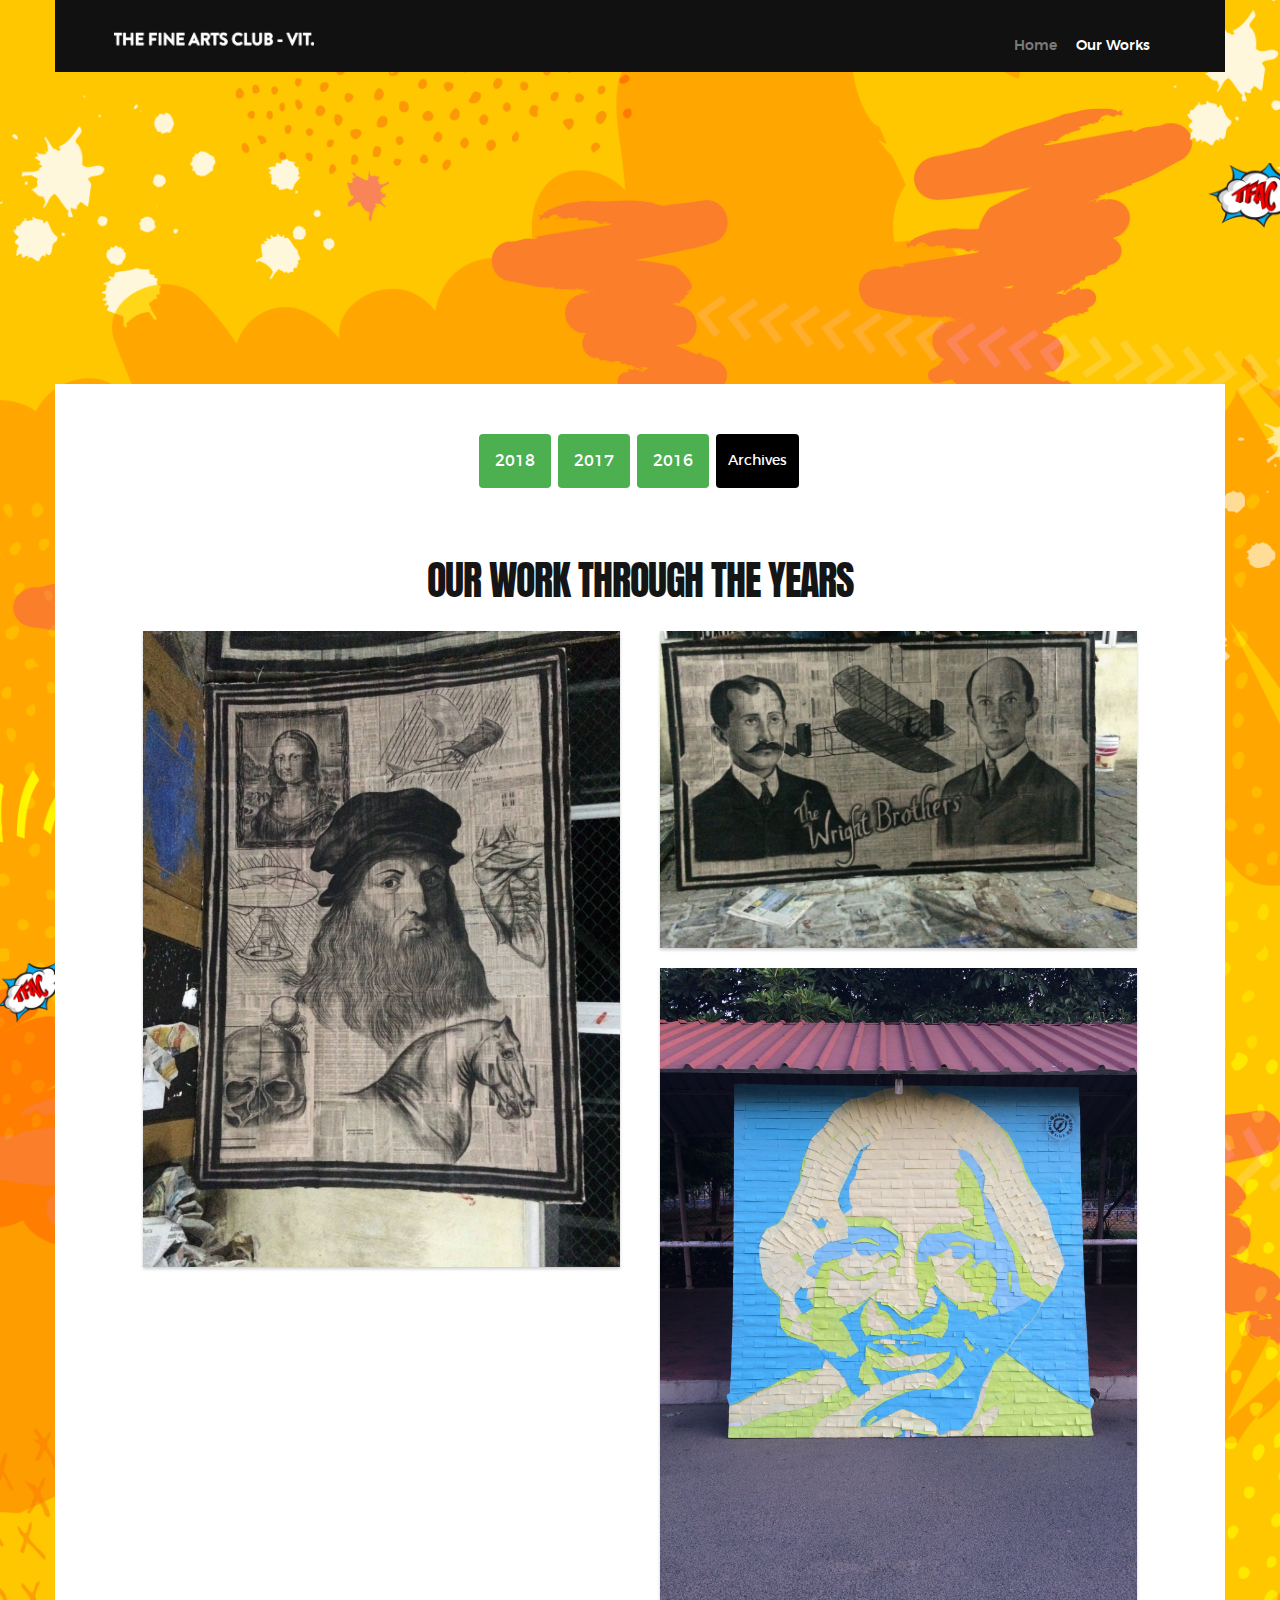
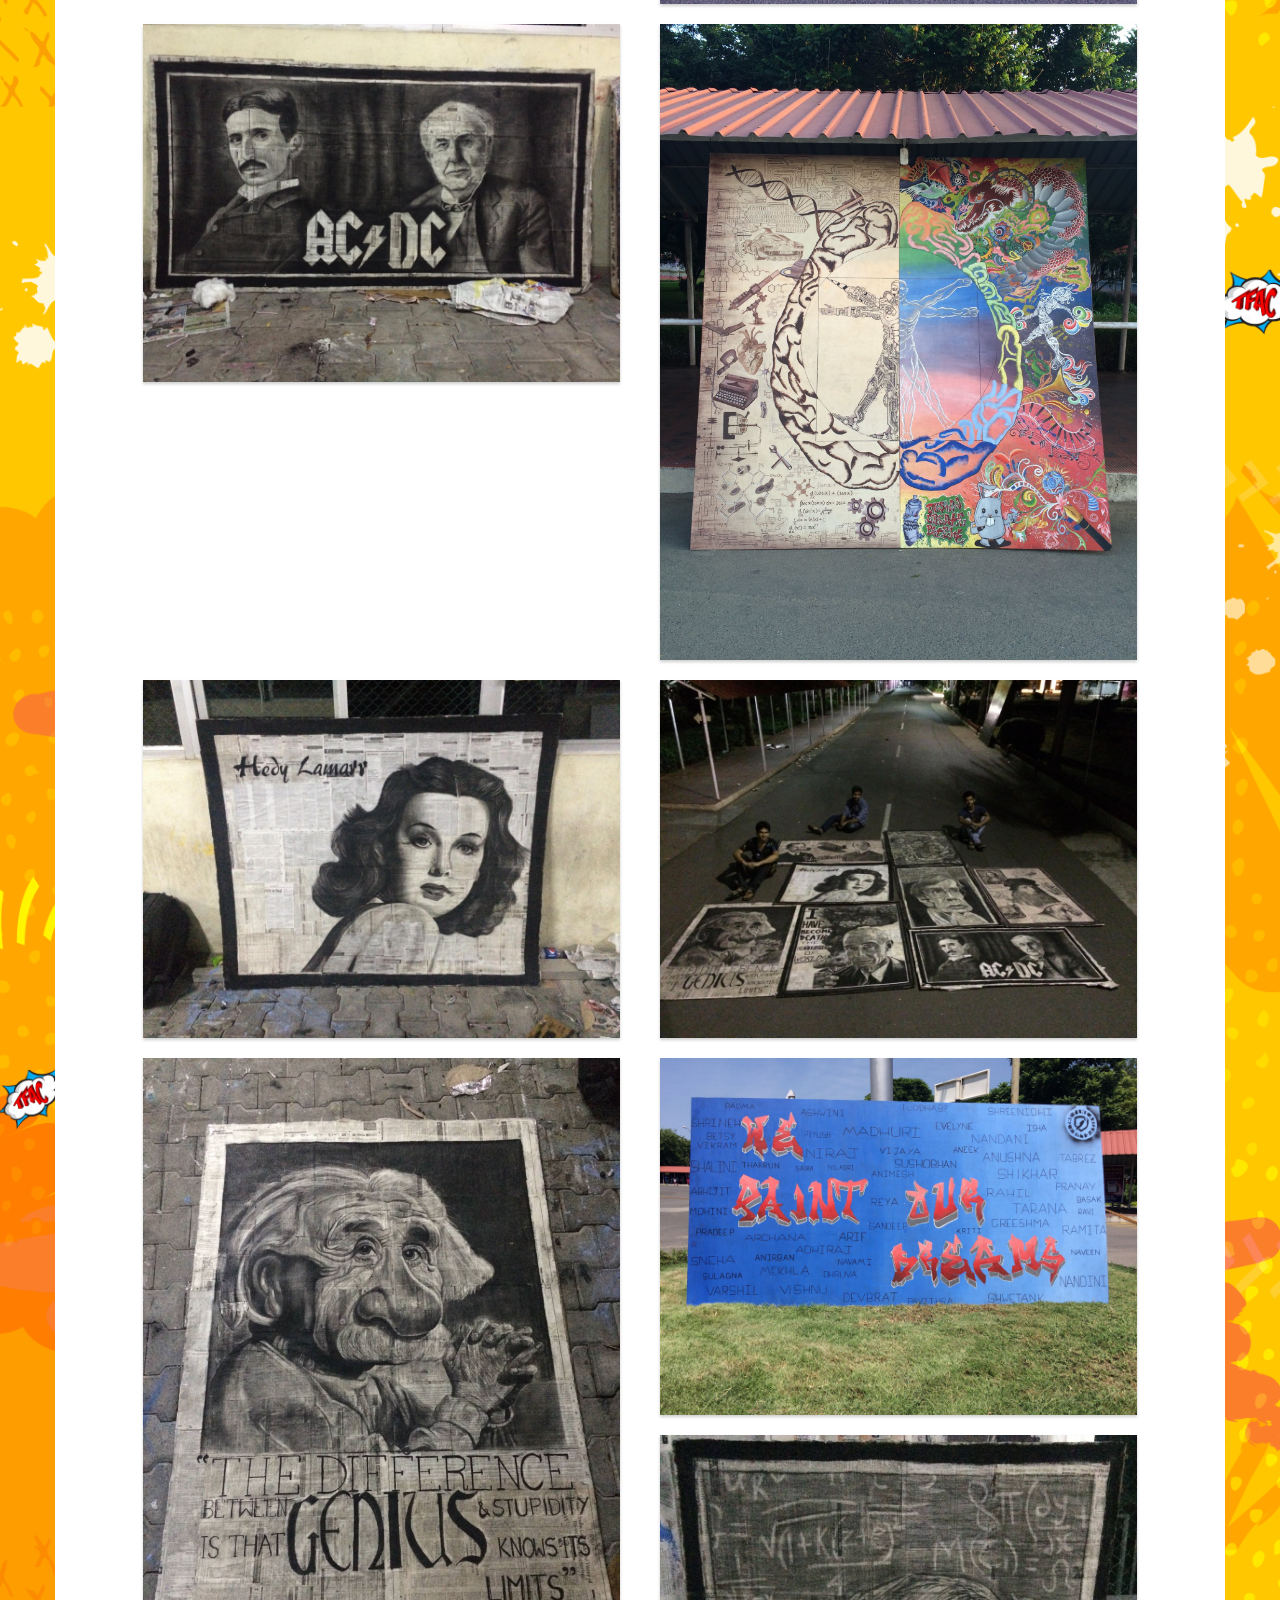
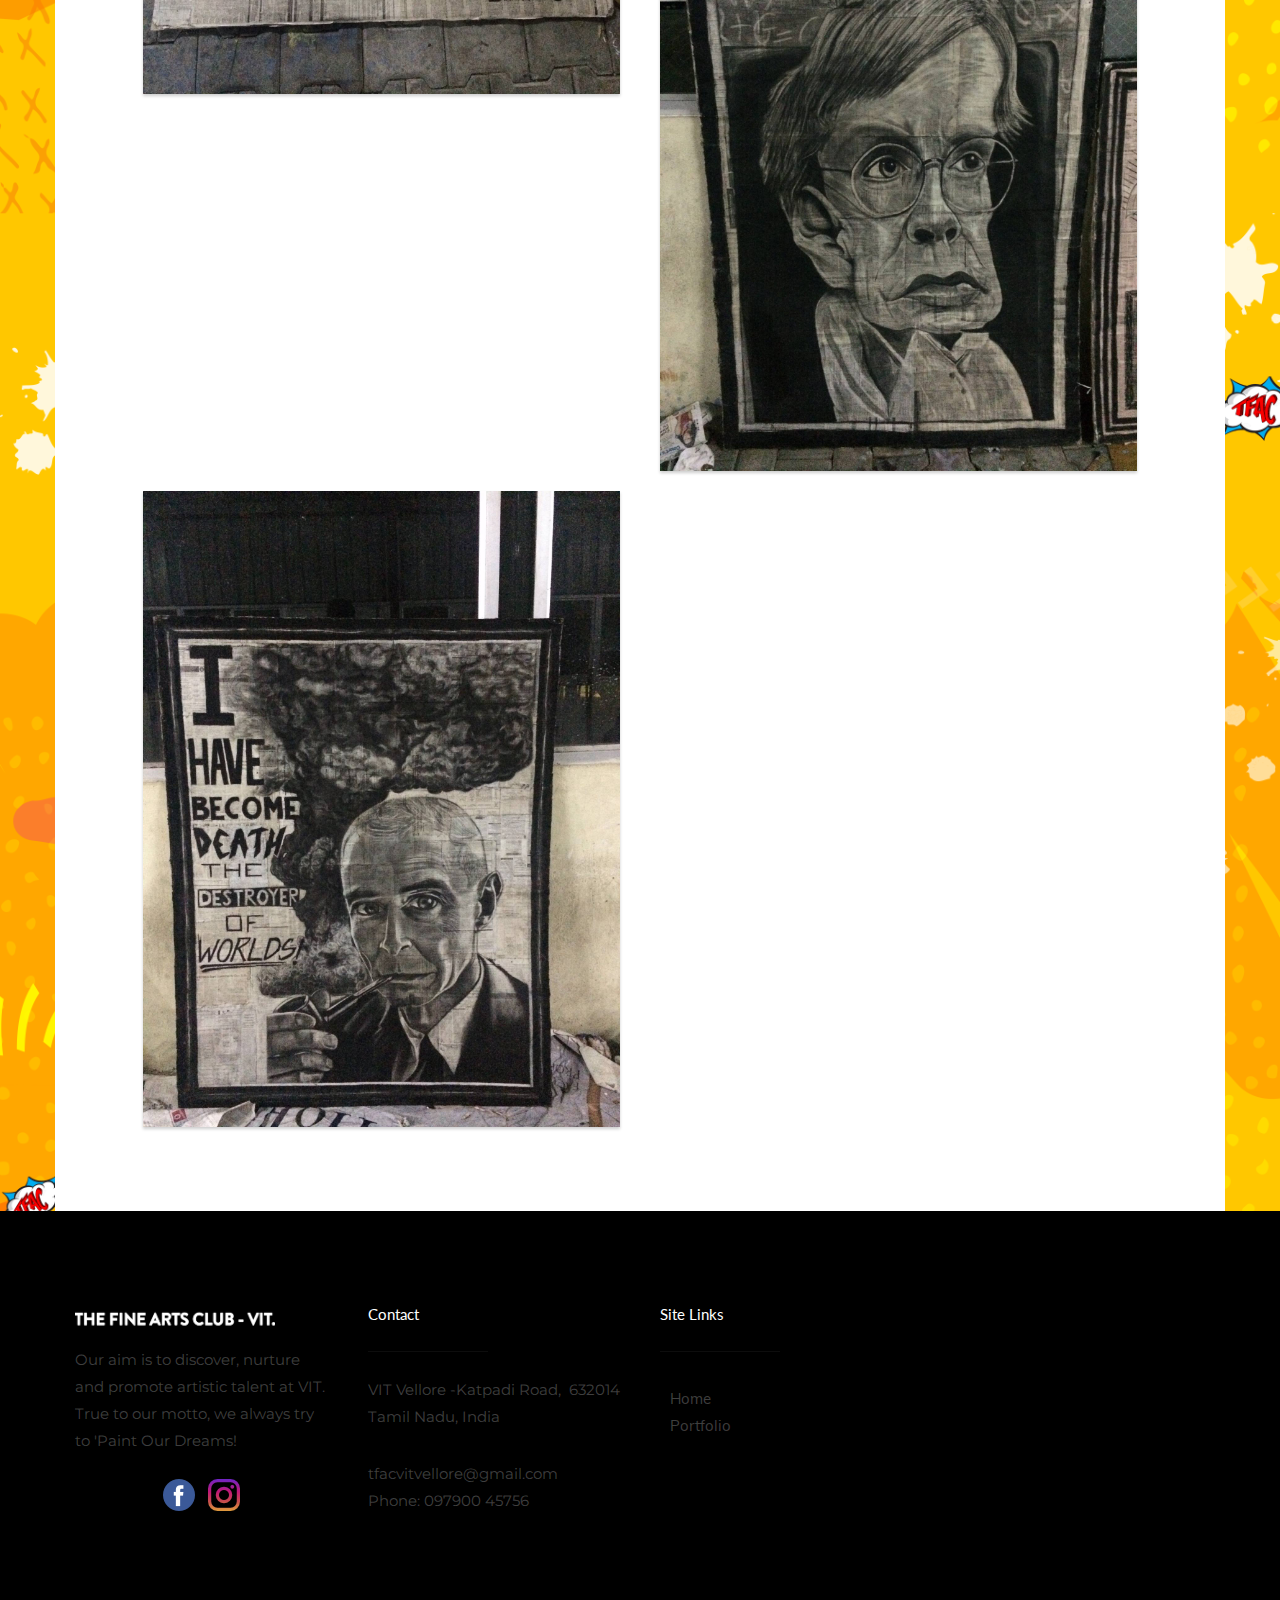
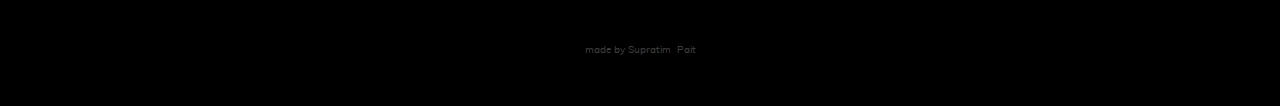
==== archives.html @ 8940d86f "first demo" ====
<!DOCTYPE html>
<!--[if lt IE 9 ]>
<html class="no-js oldie" lang="en"> <![endif]-->
<!--[if IE 9 ]>
<html class="no-js oldie ie9" lang="en"> <![endif]-->
<!--[if (gte IE 9)|!(IE)]><!-->
<html class="no-js" lang="en">
<!--<![endif]-->

<head>

    <!--- basic page needs
   ================================================== -->
    <meta charset="utf-8">
    <title>TFAC</title>
    <meta name="description" content="">
    <meta name="author" content="">

    <!-- mobile specific metas
   ================================================== -->
    <meta name="viewport" content="width=device-width, initial-scale=1">

    <!-- CSS
   ================================================== -->
    <link rel="stylesheet" href="works/gallery-grid.css">
    <link rel="stylesheet" href="works/bootstrap.min.css" >
    <link rel="stylesheet" href="works/baguetteBox.min.css" >
    <link rel="stylesheet" href="css/base.css">
    <link rel="stylesheet" href="css/vendor.css">
    <link rel="stylesheet" href="css/main.css">
    <link rel="stylesheet" href="css/sunny.css">
	   <link href="https://fonts.googleapis.com/css?family=Caveat+Brush|Lato|Karla:700|Montserrat|Anton" rel="stylesheet">
	
    <!-- script
   ================================================== -->
    <script src="js/modernizr.js"></script>
    <script src="js/pace.min.js"></script>

    <!-- favicons
	================================================== -->
    <link rel="shortcut icon" href="favicon.ico" type="image/x-icon">
    <link rel="icon" href="favicon.ico" type="image/x-icon">

    <!--The following script tag downloads a font from the Adobe Edge Web Fonts server for use within the web page. We recommend that you do not modify it.-->
    <script src="http://use.edgefonts.net/bebas-neue:n4:default.js" type="text/javascript"></script>
</head>

<body id="top" class="gallerybody">
<!-- header
================================================== -->
<header id="header" class="row">

<a class="header-logo footer-logo" href="./index.html"></a>

    <nav id="header-nav-wrap">
        <ul class="header-main-nav">
            <li ><a href="./index.html" title="home">Home</a></li>
            <li class="current"><a href="./riviera18.html" title="Works">Our Works</a></li>

        </ul>
    </nav>

    <a class="header-menu-toggle" href="#"><span>Menu</span></a>

</header> <!-- /header -->



<!-- about
================================================== -->
<section id="about ">	
<div class="container gallery">
	
	   <div id="albumbuttons">
        
<div class="dropdown">
  <button class="dropbtn btn" >2018</button>
  <div class="dropdown-content">
    <a href="./riviera18.html"><button class="btn"  > Riviera 2018</button></a>
    <a href="./collab18.html"><button class="btn" > Collaborations 2018</button></a>
  </div>
</div>
        <div class="dropdown">
  <button class="dropbtn btn">2017</button>
  <div class="dropdown-content">
    <a href="./gravitas17.html"><button class="btn" > Gravitas 2017</button></a>
    <a href="./riviera17.html"><button class="btn" > Riviera 2017</button></a>
  </div>
</div>
                <div class="dropdown">
  <button class="dropbtn btn">2016</button>
  <div class="dropdown-content">
    <a href="./gravitas16.html"><button class="btn" > Gravitas 2016</button></a>
      <a href="./riviera16.html"><button class="btn" >Riviera 2016</button></a>
  </div>
</div>
<div class="dropdown">
    <a href="./archives.html"><button class="btn active">Archives</button></a>

</div>
</div> 
       <div class="tz-gallery col-lg-12">
		
			   <h1 class="albumheading"> OUR WORK THROUGH THE YEARS</h1>

        <div class="row" style=" margin-top: 10px;">
            <div class="col-sm-6 col-md-6">
                <a class="lightbox" href="./art/archives/a1.jpg">
                    <img src="./art/archives/a1.jpg" alt="davinci charcoal">
                </a>
            </div>
            <div class="col-sm-6 col-md-6">
                <a class="lightbox" href="./art/archives/a2.jpg">
                    <img src="./art/archives/a2.jpg" alt="wright brothers">
                </a>
            </div>
            <div class="col-sm-6 col-md-6">
                <a class="lightbox" href="./art/archives/a3.jpg">
                    <img src="./art/archives/a3.jpg" alt="abdul kalam sticky notes">
                </a>
            </div>
            <div class="col-sm-6 col-md-6">
                <a class="lightbox" href="./art/archives/a4.jpg">
                    <img src="./art/archives/a4.jpg" alt="ac dc">
                </a>
            </div>
            
			<div class="col-sm-6 col-md-6">
                <a class="lightbox" href="./art/archives/a5.jpg">
                    <img src="./art/archives/a5.jpg" alt="mind abstract">
                </a>
            </div>
            
			<div class="col-sm-6 col-md-6">
                <a class="lightbox" href="./art/archives/a6.jpg">
                    <img src="./art/archives/a6.jpg" alt="hedy lamarr">
                </a>
            </div>
            
			<div class="col-sm-6 col-md-6">
                <a class="lightbox" href="./art/archives/a7.jpg">
                    <img src="./art/archives/a7.jpg" alt="charcoal collection">
                </a>
            </div>
			<div class="col-sm-6 col-md-6">
                <a class="lightbox" href="./art/archives/a8.jpg">
                    <img src="./art/archives/a8.jpg" alt="einstein plank">
                </a>
            </div>
			<div class="col-sm-6 col-md-6">
                <a class="lightbox" href="./art/archives/a9.jpg">
                    <img src="./art/archives/a9.jpg" alt="name plank">
                </a>
            </div>
			<div class="col-sm-6 col-md-6">
                <a class="lightbox" href="./art/archives/a10.jpg">
                    <img src="./art/archives/a10.jpg" alt="stephen hawking charcoal">
                </a>
            </div>
			<div class="col-sm-6 col-md-6">
                <a class="lightbox" href="./art/archives/a11.jpg">
                    <img src="./art/archives/a11.jpg" alt="nuclear charcoal">
                </a>
            </div>
			
            
			
        </div>

    </div>
	</div>
</section> <!-- end about -->



<!-- footer
================================================== -->
<footer class="footer">

    <div class="footer-main">
        <div class="row">

            <div class="col-three md-1-3 tab-full footer-info">

                <div class="footer-logo"></div>
                <p> Our aim is to discover, nurture and promote artistic talent at VIT. True to our motto, we always try
                    to 'Paint Our Dreams! </p>
                <ul class="footer-social-list">
                    <li>
                        <a href="https://www.facebook.com/thefineartsclubvit/"><img src="png/facebook.png"></a>
                    </li>
                    <li>
                        <a href="https://www.instagram.com/thefineartsclubvit/"><img src="png/instagram.png"></a>
                    </li>
                </ul>


            </div> <!-- end footer-info -->

            <div class="col-three md-1-3 tab-1-2 mob-full footer-contact">

                <h4>Contact</h4>
                <p> VIT Vellore -Katpadi Road, &nbsp;632014 Tamil Nadu, India<br>
                </p>
                <p>tfacvitvellore@gmail.com<br>
                    Phone: 097900 45756<br>
                    <br>
                </p>
            </div> <!-- end footer-contact -->

            <div class="col-two md-1-3 tab-1-2 mob-full footer-site-links">

                <h4>Site Links</h4>

                <ul class="list-links">
                   <li><a href="./index.html">Home</a></li>
                    <li><a href="./riviera18.html">Portfolio</a></li>
                </ul>

            </div> 
            
        </div> <!-- /row -->
    </div> <!-- end footer-main -->


    <div class="footer-bottom">

        <div class="row">

            <div class="col-twelve">
                <div class="copyright"> made by Supratim &nbsp;Pait</div>

                <div id="go-top">
                    <a class="smoothscroll" title="Back to Top" href="#top"><i class="icon-arrow-up"></i></a>
                </div>
            </div>

        </div> <!-- end footer-bottom -->

    </div>

</footer>
<!-- Java Script
    ================================================== -->
<script src="js/jquery-2.1.3.min.js"></script>
<script src="js/plugins.js"></script>
<script src="js/main.js"></script>

<script src="works/baguetteBox.min.js.download"></script>
<script>
    baguetteBox.run('.tz-gallery');
</script>
	
        
</body>

</html>
---- works/gallery-grid.css ----
.tz-gallery {
	background-color: #FFFFFF;
}


.lightbox img {
    width: 100%;
    margin-bottom: 20px;
    transition: 0.2s ease-in-out;
    box-shadow: 0 2px 3px rgba(0,0,0,0.2);
}


.tz-gallery .lightbox img:hover {
    transform: scale(1.05);
    box-shadow: 0 8px 15px rgba(0,0,0,0.3);
}


.baguetteBox-button {
    background-color: transparent !important;
}


@media(max-width: 768px) {
    body {
        padding: 0;
    }

    .container.gallery-container {
        border-radius: 0;
    }
}
---- works/baguetteBox.min.css ----
/*!
 * baguetteBox.js
 * @author  feimosi
 * @version 1.8.1
 * @url https://github.com/feimosi/baguetteBox.js
 */#baguetteBox-overlay{display:none;opacity:0;position:fixed;overflow:hidden;top:0;left:0;width:100%;height:100%;z-index:1000000;background-color:#222;background-color:rgba(0,0,0,.8);-webkit-transition:opacity .5s ease;transition:opacity .5s ease}#baguetteBox-overlay.visible{opacity:1}#baguetteBox-overlay .full-image{display:inline-block;position:relative;width:100%;height:100%;text-align:center}#baguetteBox-overlay .full-image figure{display:inline;margin:0;height:100%}#baguetteBox-overlay .full-image img{display:inline-block;width:auto;height:auto;max-height:100%;max-width:100%;vertical-align:middle;-moz-box-shadow:0 0 8px rgba(0,0,0,.6);box-shadow:0 0 8px rgba(0,0,0,.6)}#baguetteBox-overlay .full-image figcaption{display:block;position:absolute;bottom:0;width:100%;text-align:center;line-height:1.8;white-space:normal;color:#ccc;background-color:#000;background-color:rgba(0,0,0,.6);font-family:sans-serif}#baguetteBox-overlay .full-image:before{content:"";display:inline-block;height:50%;width:1px;margin-right:-1px}#baguetteBox-slider{position:absolute;left:0;top:0;height:100%;width:100%;white-space:nowrap;-webkit-transition:left .4s ease,-webkit-transform .4s ease;transition:left .4s ease,-webkit-transform .4s ease;transition:left .4s ease,transform .4s ease;transition:left .4s ease,transform .4s ease,-webkit-transform .4s ease,-moz-transform .4s ease}#baguetteBox-slider.bounce-from-right{-webkit-animation:bounceFromRight .4s ease-out;animation:bounceFromRight .4s ease-out}#baguetteBox-slider.bounce-from-left{-webkit-animation:bounceFromLeft .4s ease-out;animation:bounceFromLeft .4s ease-out}@-webkit-keyframes bounceFromRight{0%,100%{margin-left:0}50%{margin-left:-30px}}@keyframes bounceFromRight{0%,100%{margin-left:0}50%{margin-left:-30px}}@-webkit-keyframes bounceFromLeft{0%,100%{margin-left:0}50%{margin-left:30px}}@keyframes bounceFromLeft{0%,100%{margin-left:0}50%{margin-left:30px}}.baguetteBox-button#next-button,.baguetteBox-button#previous-button{top:50%;top:calc(50% - 30px);width:44px;height:60px}.baguetteBox-button{position:absolute;cursor:pointer;outline:0;padding:0;margin:0;border:0;-moz-border-radius:15%;border-radius:15%;background-color:#323232;background-color:rgba(50,50,50,.5);color:#ddd;font:1.6em sans-serif;-webkit-transition:background-color .4s ease;transition:background-color .4s ease}.baguetteBox-button:focus,.baguetteBox-button:hover{background-color:rgba(50,50,50,.9)}.baguetteBox-button#next-button{right:2%}.baguetteBox-button#previous-button{left:2%}.baguetteBox-button#close-button{top:20px;right:2%;right:calc(2% + 6px);width:30px;height:30px}.baguetteBox-button svg{position:absolute;left:0;top:0}.baguetteBox-spinner{width:40px;height:40px;display:inline-block;position:absolute;top:50%;left:50%;margin-top:-20px;margin-left:-20px}.baguetteBox-double-bounce1,.baguetteBox-double-bounce2{width:100%;height:100%;-moz-border-radius:50%;border-radius:50%;background-color:#fff;opacity:.6;position:absolute;top:0;left:0;-webkit-animation:bounce 2s infinite ease-in-out;animation:bounce 2s infinite ease-in-out}.baguetteBox-double-bounce2{-webkit-animation-delay:-1s;animation-delay:-1s}@-webkit-keyframes bounce{0%,100%{-webkit-transform:scale(0);transform:scale(0)}50%{-webkit-transform:scale(1);transform:scale(1)}}@keyframes bounce{0%,100%{-webkit-transform:scale(0);-moz-transform:scale(0);transform:scale(0)}50%{-webkit-transform:scale(1);-moz-transform:scale(1);transform:scale(1)}}
---- css/base.css ----
/* =================================================================== 
 *
 *  Dazzle v1.0 Base Stylesheet
 *  04-27-2017
 *  ------------------------------------------------------------------
 *
 *  TOC:
 *  01. reset 
 *  02. basic/base setup styles
 *  03. grid
 *  04. block grids
 *  05. MISC
 *
 * =================================================================== */


/* ===================================================================
 *  01. reset  
 *  normalize.css v5.0.0 | MIT License | 
 *  github.com/necolas/normalize.css
 *
 * ------------------------------------------------------------------- */

html {
  font-family: sans-serif;
  line-height: 1.15;
  -ms-text-size-adjust: 100%;
  -webkit-text-size-adjust: 100%;
}

body {
  margin: 0;
}

article,
aside,
footer,
header,
nav,
section {
  display: block;
}

h1 {
  font-size: 2em;
  margin: 0.67em 0;
 
}

figcaption,
figure,
main {
  display: block;
}

figure {
  margin: 1em 40px;
}

hr {
  box-sizing: content-box;
  height: 0;
  overflow: visible;
}

pre {
  font-family: monospace, monospace;
  font-size: 1em;
}

a {
  background-color: transparent;
  -webkit-text-decoration-skip: objects;
}

a:active,
a:hover {
  outline-width: 0;
}

abbr[title] {
  border-bottom: none;
  text-decoration: underline;
  text-decoration: underline dotted;
}

b,
strong {
  font-weight: inherit;
}

b,
strong {
  font-weight: bolder;
}

code,
kbd,
samp {
  font-family: monospace, monospace;
  font-size: 1em;
}

dfn {
  font-style: italic;
}

mark {
  background-color: #ff0;
  color: #000;
}

small {
  font-size: 80%;
}

sub,
sup {
  font-size: 75%;
  line-height: 0;
  position: relative;
  vertical-align: baseline;
}

sub {
  bottom: -0.25em;
}

sup {
  top: -0.5em;
}

audio,
video {
  display: inline-block;
}

audio:not([controls]) {
  display: none;
  height: 0;
}

img {
  border-style: none;
}

svg:not(:root) {
  overflow: hidden;
}

button,
input,
optgroup,
select,
textarea {
  font-family: sans-serif;
  font-size: 100%;
  line-height: 1.15;
  margin: 0;
}

button,
input {
  overflow: visible;
}

button,
select {
  text-transform: none;
}

button,
html [type="button"],
[type="reset"],
[type="submit"] {
  -webkit-appearance: button;
}

button::-moz-focus-inner,
[type="button"]::-moz-focus-inner,
[type="reset"]::-moz-focus-inner,
[type="submit"]::-moz-focus-inner {
  border-style: none;
  padding: 0;
}

button:-moz-focusring,
[type="button"]:-moz-focusring,
[type="reset"]:-moz-focusring,
[type="submit"]:-moz-focusring {
  outline: 1px dotted ButtonText;
}

fieldset {
  border: 1px solid #c0c0c0;
  margin: 0 2px;
  padding: 0.35em 0.625em 0.75em;
}

legend {
  box-sizing: border-box;
  color: inherit;
  display: table;
  max-width: 100%;
  padding: 0;
  white-space: normal;
}

progress {
  display: inline-block;
  vertical-align: baseline;
}

textarea {
  overflow: auto;
}

[type="checkbox"],
[type="radio"] {
  box-sizing: border-box;
  padding: 0;
}

[type="number"]::-webkit-inner-spin-button,
[type="number"]::-webkit-outer-spin-button {
  height: auto;
}

[type="search"] {
  -webkit-appearance: textfield;
  outline-offset: -2px;
}

[type="search"]::-webkit-search-cancel-button,
[type="search"]::-webkit-search-decoration {
  -webkit-appearance: none;
}

::-webkit-file-upload-button {
  -webkit-appearance: button;
  font: inherit;
}

details,
menu {
  display: block;
}

summary {
  display: list-item;
}

canvas {
  display: inline-block;
}

template {
  display: none;
}

[hidden] {
  display: none;
}


/* ===================================================================
 *  02. basic/base setup styles - (_basic.scss)
 *
 * ------------------------------------------------------------------- */

html {
  font-size: 62.5%;
  box-sizing: border-box;
}

*,
*::before,
*::after {
  box-sizing: inherit;
}

body {
  font-weight: normal;
  line-height: 1;
  text-rendering: optimizeLegibility;
  word-wrap: break-word;
  -webkit-overflow-scrolling: touch;
  -webkit-text-size-adjust: none;
}

body,
input,
button {
  -moz-osx-font-smoothing: grayscale;
  -webkit-font-smoothing: antialiased;
}


/* ------------------------------------------------------------------- 
 * Media - (_basic.scss)
 * ------------------------------------------------------------------- */

img,
video {
  max-width: 100%;
  height: auto;
}


/* ------------------------------------------------------------------- 
 * Typography resets - (_basic.scss)
 * ------------------------------------------------------------------- */

div, dl, dt, dd, ul, ol, li, h1, h2, h3, h4, h5, h6, pre, form, p, blockquote, th, td {
  margin: 0;
  padding: 0;
}

h1, h2, h3, h4, h5, h6 {
  -webkit-font-variant-ligatures: common-ligatures;
  -moz-font-variant-ligatures: common-ligatures;
  font-variant-ligatures: common-ligatures;
  text-rendering: optimizeLegibility;
  
}

em,
i {
  font-style: italic;
  line-height: inherit;
}

strong,
b {
  font-weight: bold;
  line-height: inherit;
}

small {
  font-size: 60%;
  line-height: inherit;
}

ol,
ul {
  list-style: none;
}

li {
  display: block;
}


/* ------------------------------------------------------------------- 
 * links - (_basic.scss)
 * ------------------------------------------------------------------- */

a {
  text-decoration: none;
  line-height: inherit;
}

a img {
  border: none;
}


/* ------------------------------------------------------------------- 
 * inputs - (_basic.scss)
 * ------------------------------------------------------------------- */

fieldset {
  margin: 0;
  padding: 0;
}

input[type="email"],
input[type="number"],
input[type="search"],
input[type="text"],
input[type="tel"],
input[type="url"],
input[type="password"],
textarea {
  -webkit-appearance: none;
  -moz-appearance: none;
  -ms-appearance: none;
  -o-appearance: none;
  appearance: none;
}


/* ===================================================================
 *  03. grid - (_grid.scss)
 *
 * ------------------------------------------------------------------- */

.row {
  width: 94%;
  max-width: 1170px;
  margin: 0 auto;
}

.row:after {
  content: "";
  display: table;
  clear: both;
}

.row .row {
  width: auto;
  max-width: none;
  margin-left: -20px;
  margin-right: -20px;
}

[class*="col-"],
.bgrid {
  float: left;
}

[class*="col-"]+[class*="col-"].end {
  float: right;
}

[class*="col-"] {
  padding: 0 20px;
}

.col-one {
  width: 8.33333%;
}

.col-two,
.col-1-6 {
  width: 16.66667%;
}

.col-three,
.col-1-4 {
  width: 25%;
}

.col-four,
.col-1-3 {
  width: 33.33333%;
}

.col-five {
  width: 41.66667%;
}

.col-six,
.col-1-2 {
  width: 50%;
}

.col-seven {
  width: 58.33333%;
}

.col-eight,
.col-2-3 {
  width: 66.66667%;
}

.col-nine,
.col-3-4 {
  width: 75%;
}

.col-ten,
.col-5-6 {
  width: 83.33333%;
}

.col-eleven {
  width: 91.66667%;
}

.col-twelve,
.col-full {
  width: 100%;
}


/* ------------------------------------------------------------------- 
 * medium size devices - (_grid.scss)
 * ------------------------------------------------------------------- */

@media only screen and (max-width: 1024px) {
  .row .row {
    margin-left: -18px;
    margin-right: -18px;
  }
  [class*="col-"] {
    padding: 0 18px;
  }
  .md-two,
  .md-1-6 {
    width: 16.66667%;
  }
  .md-one {
    width: 8.33333%;
  }
  .md-three,
  .md-1-4 {
    width: 25%;
  }
  .md-four,
  .md-1-3 {
    width: 33.33333%;
  }
  .md-five {
    width: 41.66667%;
  }
  .md-six,
  .md-1-2 {
    width: 50%;
  }
  .md-seven {
    width: 58.33333%;
  }
  .md-eight,
  .md-2-3 {
    width: 66.66667%;
  }
  .md-nine,
  .md-3-4 {
    width: 75%;
  }
  .md-ten,
  .md-5-6 {
    width: 83.33333%;
  }
  .md-eleven {
    width: 91.66667%;
  }
  .md-twelve,
  .md-full {
    width: 100%;
  }
}


/* ------------------------------------------------------------------- 
 * tablets - (_grid.scss)
 * ------------------------------------------------------------------- */

@media only screen and (max-width: 768px) {
  .row {
    width: auto;
    padding-left: 30px;
    padding-right: 30px;
  }
  .row .row {
    padding-left: 0;
    padding-right: 0;
    margin-left: -15px;
    margin-right: -15px;
  }
  [class*="col-"] {
    padding: 0 15px;
  }
  .tab-1-4 {
    width: 25%;
  }
  .tab-1-3 {
    width: 33.33333%;
  }
  .tab-1-2 {
    width: 50%;
  }
  .tab-2-3 {
    width: 66.66667%;
  }
  .tab-3-4 {
    width: 75%;
  }
  .tab-full {
    width: 100%;
  }
}


/* ------------------------------------------------------------------- 
 *  mobile devices - (_grid.scss)
 * ------------------------------------------------------------------- */

@media only screen and (max-width: 600px) {
  .row {
    padding-left: 25px;
    padding-right: 25px;
  }
  .row .row {
    margin-left: -10px;
    margin-right: -10px;
  }
  [class*="col-"] {
    padding: 0 10px;
  }
  .mob-1-4 {
    width: 25%;
  }
  .mob-1-3 {
    width: 33.33333%;
  }
  .mob-1-2 {
    width: 50%;
  }
  .mob-2-3 {
    width: 66.66667%;
  }
  .mob-3-4 {
    width: 75%;
  }
  .mob-full {
    width: 100%;
  }
}


/* ------------------------------------------------------------------- 
 * small mobile devices - (_grid.scss)
 * ------------------------------------------------------------------- */

@media only screen and (max-width: 400px) {
  .row .row {
    padding-left: 0;
    padding-right: 0;
    margin-left: 0;
    margin-right: 0;
  }
  [class*="col-"] {
    width: 100% !important;
    float: none !important;
    clear: both !important;
    margin-left: 0;
    margin-right: 0;
    padding: 0;
  }
  [class*="col-"]+[class*="col-"].end {
    float: none;
  }
}


/* ===================================================================
 *  04. block grids - (_grid.scss)
 *
 * ------------------------------------------------------------------- */

[class*="block-"]:after {
  content: "";
  display: table;
  clear: both;
}

.block-1-6 .bgrid {
  width: 16.66667%;
}

.block-1-5 .bgrid {
  width: 20%;
}

.block-1-4 .bgrid {
  width: 25%;
}

.block-1-3 .bgrid {
  width: 33.33333%;
}

.block-1-2 .bgrid {
  width: 50%;
}


/**
 * Clearing for block grid columns. Allow columns with 
 * different heights to align properly.
 */

.block-1-6 .bgrid:nth-child(6n+1),
.block-1-5 .bgrid:nth-child(5n+1),
.block-1-4 .bgrid:nth-child(4n+1),
.block-1-3 .bgrid:nth-child(3n+1),
.block-1-2 .bgrid:nth-child(2n+1) {
  clear: both;
}


/* ------------------------------------------------------------------- 
 * medium size devices - (_grid.scss)
 * ------------------------------------------------------------------- */

@media only screen and (max-width: 1024px) {
  .block-m-1-6 .bgrid {
    width: 16.66667%;
  }
  .block-m-1-5 .bgrid {
    width: 20%;
  }
  .block-m-1-4 .bgrid {
    width: 25%;
  }
  .block-m-1-3 .bgrid {
    width: 33.33333%;
  }
  .block-m-1-2 .bgrid {
    width: 50%;
  }
  .block-m-full .bgrid {
    width: 100%;
    clear: both;
  }
  [class*="block-m-"] .bgrid:nth-child(n) {
    clear: none;
  }
  .block-m-1-6 .bgrid:nth-child(6n+1),
  .block-m-1-5 .bgrid:nth-child(5n+1),
  .block-m-1-4 .bgrid:nth-child(4n+1),
  .block-m-1-3 .bgrid:nth-child(3n+1),
  .block-m-1-2 .bgrid:nth-child(2n+1) {
    clear: both;
  }
}


/* ------------------------------------------------------------------- 
 * tablets - (_grid.scss)
 * ------------------------------------------------------------------- */

@media only screen and (max-width: 768px) {
  .block-tab-1-6 .bgrid {
    width: 16.66667%;
  }
  .block-tab-1-5 .bgrid {
    width: 20%;
  }
  .block-tab-1-4 .bgrid {
    width: 25%;
  }
  .block-tab-1-3 .bgrid {
    width: 33.33333%;
  }
  .block-tab-1-2 .bgrid {
    width: 50%;
  }
  .block-tab-full .bgrid {
    width: 100%;
    clear: both;
  }
  [class*="block-tab-"] .bgrid:nth-child(n) {
    clear: none;
  }
  .block-tab-1-6 .bgrid:nth-child(6n+1),
  .block-tab-1-6 .bgrid:nth-child(5n+1),
  .block-tab-1-4 .bgrid:nth-child(4n+1),
  .block-tab-1-3 .bgrid:nth-child(3n+1),
  .block-tab-1-2 .bgrid:nth-child(2n+1) {
    clear: both;
  }
}


/* ------------------------------------------------------------------- 
 * mobile devices - (_grid.scss)
 * ------------------------------------------------------------------- */

@media only screen and (max-width: 600px) {
  .block-mob-1-6 .bgrid {
    width: 16.66667%;
  }
  .block-mob-1-5 .bgrid {
    width: 20%;
  }
  .block-mob-1-4 .bgrid {
    width: 25%;
  }
  .block-mob-1-3 .bgrid {
    width: 33.33333%;
  }
  .block-mob-1-2 .bgrid {
    width: 50%;
  }
  .block-mob-full .bgrid {
    width: 100%;
    clear: both;
  }
  [class*="block-mob-"] .bgrid:nth-child(n) {
    clear: none;
  }
  .block-mob-1-6 .bgrid:nth-child(6n+1),
  .block-mob-1-5 .bgrid:nth-child(5n+1),
  .block-mob-1-4 .bgrid:nth-child(4n+1),
  .block-mob-1-3 .bgrid:nth-child(3n+1),
  .block-mob-1-2 .bgrid:nth-child(2n+1) {
    clear: both;
  }
}


/* ------------------------------------------------------------------- 
 * stack on small mobile devices - (_grid.scss)
 * ------------------------------------------------------------------- */

@media only screen and (max-width: 400px) {
  .stack .bgrid {
    width: 100% !important;
    float: none !important;
    clear: both !important;
    margin-left: 0;
    margin-right: 0;
  }
}


/* ===================================================================
 *  05. MISC  - (_grid.scss)
 *
 * ------------------------------------------------------------------- */

.group:after {
  content: "";
  display: table;
  clear: both;
}


/* Misc Helper Styles */

.is-hidden {
  display: none;
}

.is-invisible {
  visibility: hidden;
}

.antialiased {
  -webkit-font-smoothing: antialiased;
  -moz-osx-font-smoothing: grayscale;
}

.overflow-hidden {
  overflow: hidden;
}

.remove-bottom {
  margin-bottom: 0;
}

.half-bottom {
  margin-bottom: 1.5rem !important;
}

.add-bottom {
  margin-bottom: 3rem !important;
}

.no-border {
  border: none;
}

.full-width {
  width: 100%;
}

.text-center {
  text-align: center;
}

.text-left {
  text-align: left;
}

.text-right {
  text-align: right;
}

.pull-left {
  float: left;
}

.pull-right {
  float: right;
}

.align-center {
  margin-left: auto;
  margin-right: auto;
  text-align: center;
}


/*# sourceMappingURL=base.css.map */
---- css/vendor.css ----
/* =================================================================== 
 *
 *  Dazzle v1.0 Vendor/Third Party CSS 
 *  04-27-2017
 *  ------------------------------------------------------------------
 *
 *  TOC:
 *  01. animate on scroll
 *  02. owl carousel
 *  03. lity
 *
 * =================================================================== */


/*! 
 *  01. animate on scroll 
 *  https://michalsnik.github.io/aos/
 *
 */

[data-aos][data-aos][data-aos-duration='50'],
body[data-aos-duration='50'] [data-aos] {
  transition-duration: 50ms;
}

[data-aos][data-aos][data-aos-delay='50'],
body[data-aos-delay='50'] [data-aos] {
  transition-delay: 0;
}

[data-aos][data-aos][data-aos-delay='50'].aos-animate,
body[data-aos-delay='50'] [data-aos].aos-animate {
  transition-delay: 50ms;
}

[data-aos][data-aos][data-aos-duration='100'],
body[data-aos-duration='100'] [data-aos] {
  transition-duration: .1s;
}

[data-aos][data-aos][data-aos-delay='100'],
body[data-aos-delay='100'] [data-aos] {
  transition-delay: 0;
}

[data-aos][data-aos][data-aos-delay='100'].aos-animate,
body[data-aos-delay='100'] [data-aos].aos-animate {
  transition-delay: .1s;
}

[data-aos][data-aos][data-aos-duration='150'],
body[data-aos-duration='150'] [data-aos] {
  transition-duration: .15s;
}

[data-aos][data-aos][data-aos-delay='150'],
body[data-aos-delay='150'] [data-aos] {
  transition-delay: 0;
}

[data-aos][data-aos][data-aos-delay='150'].aos-animate,
body[data-aos-delay='150'] [data-aos].aos-animate {
  transition-delay: .15s;
}

[data-aos][data-aos][data-aos-duration='200'],
body[data-aos-duration='200'] [data-aos] {
  transition-duration: .2s;
}

[data-aos][data-aos][data-aos-delay='200'],
body[data-aos-delay='200'] [data-aos] {
  transition-delay: 0;
}

[data-aos][data-aos][data-aos-delay='200'].aos-animate,
body[data-aos-delay='200'] [data-aos].aos-animate {
  transition-delay: .2s;
}

[data-aos][data-aos][data-aos-duration='250'],
body[data-aos-duration='250'] [data-aos] {
  transition-duration: .25s;
}

[data-aos][data-aos][data-aos-delay='250'],
body[data-aos-delay='250'] [data-aos] {
  transition-delay: 0;
}

[data-aos][data-aos][data-aos-delay='250'].aos-animate,
body[data-aos-delay='250'] [data-aos].aos-animate {
  transition-delay: .25s;
}

[data-aos][data-aos][data-aos-duration='300'],
body[data-aos-duration='300'] [data-aos] {
  transition-duration: .3s;
}

[data-aos][data-aos][data-aos-delay='300'],
body[data-aos-delay='300'] [data-aos] {
  transition-delay: 0;
}

[data-aos][data-aos][data-aos-delay='300'].aos-animate,
body[data-aos-delay='300'] [data-aos].aos-animate {
  transition-delay: .3s;
}

[data-aos][data-aos][data-aos-duration='350'],
body[data-aos-duration='350'] [data-aos] {
  transition-duration: .35s;
}

[data-aos][data-aos][data-aos-delay='350'],
body[data-aos-delay='350'] [data-aos] {
  transition-delay: 0;
}

[data-aos][data-aos][data-aos-delay='350'].aos-animate,
body[data-aos-delay='350'] [data-aos].aos-animate {
  transition-delay: .35s;
}

[data-aos][data-aos][data-aos-duration='400'],
body[data-aos-duration='400'] [data-aos] {
  transition-duration: .4s;
}

[data-aos][data-aos][data-aos-delay='400'],
body[data-aos-delay='400'] [data-aos] {
  transition-delay: 0;
}

[data-aos][data-aos][data-aos-delay='400'].aos-animate,
body[data-aos-delay='400'] [data-aos].aos-animate {
  transition-delay: .4s;
}

[data-aos][data-aos][data-aos-duration='450'],
body[data-aos-duration='450'] [data-aos] {
  transition-duration: .45s;
}

[data-aos][data-aos][data-aos-delay='450'],
body[data-aos-delay='450'] [data-aos] {
  transition-delay: 0;
}

[data-aos][data-aos][data-aos-delay='450'].aos-animate,
body[data-aos-delay='450'] [data-aos].aos-animate {
  transition-delay: .45s;
}

[data-aos][data-aos][data-aos-duration='500'],
body[data-aos-duration='500'] [data-aos] {
  transition-duration: .5s;
}

[data-aos][data-aos][data-aos-delay='500'],
body[data-aos-delay='500'] [data-aos] {
  transition-delay: 0;
}

[data-aos][data-aos][data-aos-delay='500'].aos-animate,
body[data-aos-delay='500'] [data-aos].aos-animate {
  transition-delay: .5s;
}

[data-aos][data-aos][data-aos-duration='550'],
body[data-aos-duration='550'] [data-aos] {
  transition-duration: .55s;
}

[data-aos][data-aos][data-aos-delay='550'],
body[data-aos-delay='550'] [data-aos] {
  transition-delay: 0;
}

[data-aos][data-aos][data-aos-delay='550'].aos-animate,
body[data-aos-delay='550'] [data-aos].aos-animate {
  transition-delay: .55s;
}

[data-aos][data-aos][data-aos-duration='600'],
body[data-aos-duration='600'] [data-aos] {
  transition-duration: .6s;
}

[data-aos][data-aos][data-aos-delay='600'],
body[data-aos-delay='600'] [data-aos] {
  transition-delay: 0;
}

[data-aos][data-aos][data-aos-delay='600'].aos-animate,
body[data-aos-delay='600'] [data-aos].aos-animate {
  transition-delay: .6s;
}

[data-aos][data-aos][data-aos-duration='650'],
body[data-aos-duration='650'] [data-aos] {
  transition-duration: .65s;
}

[data-aos][data-aos][data-aos-delay='650'],
body[data-aos-delay='650'] [data-aos] {
  transition-delay: 0;
}

[data-aos][data-aos][data-aos-delay='650'].aos-animate,
body[data-aos-delay='650'] [data-aos].aos-animate {
  transition-delay: .65s;
}

[data-aos][data-aos][data-aos-duration='700'],
body[data-aos-duration='700'] [data-aos] {
  transition-duration: .7s;
}

[data-aos][data-aos][data-aos-delay='700'],
body[data-aos-delay='700'] [data-aos] {
  transition-delay: 0;
}

[data-aos][data-aos][data-aos-delay='700'].aos-animate,
body[data-aos-delay='700'] [data-aos].aos-animate {
  transition-delay: .7s;
}

[data-aos][data-aos][data-aos-duration='750'],
body[data-aos-duration='750'] [data-aos] {
  transition-duration: .75s;
}

[data-aos][data-aos][data-aos-delay='750'],
body[data-aos-delay='750'] [data-aos] {
  transition-delay: 0;
}

[data-aos][data-aos][data-aos-delay='750'].aos-animate,
body[data-aos-delay='750'] [data-aos].aos-animate {
  transition-delay: .75s;
}

[data-aos][data-aos][data-aos-duration='800'],
body[data-aos-duration='800'] [data-aos] {
  transition-duration: .8s;
}

[data-aos][data-aos][data-aos-delay='800'],
body[data-aos-delay='800'] [data-aos] {
  transition-delay: 0;
}

[data-aos][data-aos][data-aos-delay='800'].aos-animate,
body[data-aos-delay='800'] [data-aos].aos-animate {
  transition-delay: .8s;
}

[data-aos][data-aos][data-aos-duration='850'],
body[data-aos-duration='850'] [data-aos] {
  transition-duration: .85s;
}

[data-aos][data-aos][data-aos-delay='850'],
body[data-aos-delay='850'] [data-aos] {
  transition-delay: 0;
}

[data-aos][data-aos][data-aos-delay='850'].aos-animate,
body[data-aos-delay='850'] [data-aos].aos-animate {
  transition-delay: .85s;
}

[data-aos][data-aos][data-aos-duration='900'],
body[data-aos-duration='900'] [data-aos] {
  transition-duration: .9s;
}

[data-aos][data-aos][data-aos-delay='900'],
body[data-aos-delay='900'] [data-aos] {
  transition-delay: 0;
}

[data-aos][data-aos][data-aos-delay='900'].aos-animate,
body[data-aos-delay='900'] [data-aos].aos-animate {
  transition-delay: .9s;
}

[data-aos][data-aos][data-aos-duration='950'],
body[data-aos-duration='950'] [data-aos] {
  transition-duration: .95s;
}

[data-aos][data-aos][data-aos-delay='950'],
body[data-aos-delay='950'] [data-aos] {
  transition-delay: 0;
}

[data-aos][data-aos][data-aos-delay='950'].aos-animate,
body[data-aos-delay='950'] [data-aos].aos-animate {
  transition-delay: .95s;
}

[data-aos][data-aos][data-aos-duration='1000'],
body[data-aos-duration='1000'] [data-aos] {
  transition-duration: 1s;
}

[data-aos][data-aos][data-aos-delay='1000'],
body[data-aos-delay='1000'] [data-aos] {
  transition-delay: 0;
}

[data-aos][data-aos][data-aos-delay='1000'].aos-animate,
body[data-aos-delay='1000'] [data-aos].aos-animate {
  transition-delay: 1s;
}

[data-aos][data-aos][data-aos-duration='1050'],
body[data-aos-duration='1050'] [data-aos] {
  transition-duration: 1.05s;
}

[data-aos][data-aos][data-aos-delay='1050'],
body[data-aos-delay='1050'] [data-aos] {
  transition-delay: 0;
}

[data-aos][data-aos][data-aos-delay='1050'].aos-animate,
body[data-aos-delay='1050'] [data-aos].aos-animate {
  transition-delay: 1.05s;
}

[data-aos][data-aos][data-aos-duration='1100'],
body[data-aos-duration='1100'] [data-aos] {
  transition-duration: 1.1s;
}

[data-aos][data-aos][data-aos-delay='1100'],
body[data-aos-delay='1100'] [data-aos] {
  transition-delay: 0;
}

[data-aos][data-aos][data-aos-delay='1100'].aos-animate,
body[data-aos-delay='1100'] [data-aos].aos-animate {
  transition-delay: 1.1s;
}

[data-aos][data-aos][data-aos-duration='1150'],
body[data-aos-duration='1150'] [data-aos] {
  transition-duration: 1.15s;
}

[data-aos][data-aos][data-aos-delay='1150'],
body[data-aos-delay='1150'] [data-aos] {
  transition-delay: 0;
}

[data-aos][data-aos][data-aos-delay='1150'].aos-animate,
body[data-aos-delay='1150'] [data-aos].aos-animate {
  transition-delay: 1.15s;
}

[data-aos][data-aos][data-aos-duration='1200'],
body[data-aos-duration='1200'] [data-aos] {
  transition-duration: 1.2s;
}

[data-aos][data-aos][data-aos-delay='1200'],
body[data-aos-delay='1200'] [data-aos] {
  transition-delay: 0;
}

[data-aos][data-aos][data-aos-delay='1200'].aos-animate,
body[data-aos-delay='1200'] [data-aos].aos-animate {
  transition-delay: 1.2s;
}

[data-aos][data-aos][data-aos-duration='1250'],
body[data-aos-duration='1250'] [data-aos] {
  transition-duration: 1.25s;
}

[data-aos][data-aos][data-aos-delay='1250'],
body[data-aos-delay='1250'] [data-aos] {
  transition-delay: 0;
}

[data-aos][data-aos][data-aos-delay='1250'].aos-animate,
body[data-aos-delay='1250'] [data-aos].aos-animate {
  transition-delay: 1.25s;
}

[data-aos][data-aos][data-aos-duration='1300'],
body[data-aos-duration='1300'] [data-aos] {
  transition-duration: 1.3s;
}

[data-aos][data-aos][data-aos-delay='1300'],
body[data-aos-delay='1300'] [data-aos] {
  transition-delay: 0;
}

[data-aos][data-aos][data-aos-delay='1300'].aos-animate,
body[data-aos-delay='1300'] [data-aos].aos-animate {
  transition-delay: 1.3s;
}

[data-aos][data-aos][data-aos-duration='1350'],
body[data-aos-duration='1350'] [data-aos] {
  transition-duration: 1.35s;
}

[data-aos][data-aos][data-aos-delay='1350'],
body[data-aos-delay='1350'] [data-aos] {
  transition-delay: 0;
}

[data-aos][data-aos][data-aos-delay='1350'].aos-animate,
body[data-aos-delay='1350'] [data-aos].aos-animate {
  transition-delay: 1.35s;
}

[data-aos][data-aos][data-aos-duration='1400'],
body[data-aos-duration='1400'] [data-aos] {
  transition-duration: 1.4s;
}

[data-aos][data-aos][data-aos-delay='1400'],
body[data-aos-delay='1400'] [data-aos] {
  transition-delay: 0;
}

[data-aos][data-aos][data-aos-delay='1400'].aos-animate,
body[data-aos-delay='1400'] [data-aos].aos-animate {
  transition-delay: 1.4s;
}

[data-aos][data-aos][data-aos-duration='1450'],
body[data-aos-duration='1450'] [data-aos] {
  transition-duration: 1.45s;
}

[data-aos][data-aos][data-aos-delay='1450'],
body[data-aos-delay='1450'] [data-aos] {
  transition-delay: 0;
}

[data-aos][data-aos][data-aos-delay='1450'].aos-animate,
body[data-aos-delay='1450'] [data-aos].aos-animate {
  transition-delay: 1.45s;
}

[data-aos][data-aos][data-aos-duration='1500'],
body[data-aos-duration='1500'] [data-aos] {
  transition-duration: 1.5s;
}

[data-aos][data-aos][data-aos-delay='1500'],
body[data-aos-delay='1500'] [data-aos] {
  transition-delay: 0;
}

[data-aos][data-aos][data-aos-delay='1500'].aos-animate,
body[data-aos-delay='1500'] [data-aos].aos-animate {
  transition-delay: 1.5s;
}

[data-aos][data-aos][data-aos-duration='1550'],
body[data-aos-duration='1550'] [data-aos] {
  transition-duration: 1.55s;
}

[data-aos][data-aos][data-aos-delay='1550'],
body[data-aos-delay='1550'] [data-aos] {
  transition-delay: 0;
}

[data-aos][data-aos][data-aos-delay='1550'].aos-animate,
body[data-aos-delay='1550'] [data-aos].aos-animate {
  transition-delay: 1.55s;
}

[data-aos][data-aos][data-aos-duration='1600'],
body[data-aos-duration='1600'] [data-aos] {
  transition-duration: 1.6s;
}

[data-aos][data-aos][data-aos-delay='1600'],
body[data-aos-delay='1600'] [data-aos] {
  transition-delay: 0;
}

[data-aos][data-aos][data-aos-delay='1600'].aos-animate,
body[data-aos-delay='1600'] [data-aos].aos-animate {
  transition-delay: 1.6s;
}

[data-aos][data-aos][data-aos-duration='1650'],
body[data-aos-duration='1650'] [data-aos] {
  transition-duration: 1.65s;
}

[data-aos][data-aos][data-aos-delay='1650'],
body[data-aos-delay='1650'] [data-aos] {
  transition-delay: 0;
}

[data-aos][data-aos][data-aos-delay='1650'].aos-animate,
body[data-aos-delay='1650'] [data-aos].aos-animate {
  transition-delay: 1.65s;
}

[data-aos][data-aos][data-aos-duration='1700'],
body[data-aos-duration='1700'] [data-aos] {
  transition-duration: 1.7s;
}

[data-aos][data-aos][data-aos-delay='1700'],
body[data-aos-delay='1700'] [data-aos] {
  transition-delay: 0;
}

[data-aos][data-aos][data-aos-delay='1700'].aos-animate,
body[data-aos-delay='1700'] [data-aos].aos-animate {
  transition-delay: 1.7s;
}

[data-aos][data-aos][data-aos-duration='1750'],
body[data-aos-duration='1750'] [data-aos] {
  transition-duration: 1.75s;
}

[data-aos][data-aos][data-aos-delay='1750'],
body[data-aos-delay='1750'] [data-aos] {
  transition-delay: 0;
}

[data-aos][data-aos][data-aos-delay='1750'].aos-animate,
body[data-aos-delay='1750'] [data-aos].aos-animate {
  transition-delay: 1.75s;
}

[data-aos][data-aos][data-aos-duration='1800'],
body[data-aos-duration='1800'] [data-aos] {
  transition-duration: 1.8s;
}

[data-aos][data-aos][data-aos-delay='1800'],
body[data-aos-delay='1800'] [data-aos] {
  transition-delay: 0;
}

[data-aos][data-aos][data-aos-delay='1800'].aos-animate,
body[data-aos-delay='1800'] [data-aos].aos-animate {
  transition-delay: 1.8s;
}

[data-aos][data-aos][data-aos-duration='1850'],
body[data-aos-duration='1850'] [data-aos] {
  transition-duration: 1.85s;
}

[data-aos][data-aos][data-aos-delay='1850'],
body[data-aos-delay='1850'] [data-aos] {
  transition-delay: 0;
}

[data-aos][data-aos][data-aos-delay='1850'].aos-animate,
body[data-aos-delay='1850'] [data-aos].aos-animate {
  transition-delay: 1.85s;
}

[data-aos][data-aos][data-aos-duration='1900'],
body[data-aos-duration='1900'] [data-aos] {
  transition-duration: 1.9s;
}

[data-aos][data-aos][data-aos-delay='1900'],
body[data-aos-delay='1900'] [data-aos] {
  transition-delay: 0;
}

[data-aos][data-aos][data-aos-delay='1900'].aos-animate,
body[data-aos-delay='1900'] [data-aos].aos-animate {
  transition-delay: 1.9s;
}

[data-aos][data-aos][data-aos-duration='1950'],
body[data-aos-duration='1950'] [data-aos] {
  transition-duration: 1.95s;
}

[data-aos][data-aos][data-aos-delay='1950'],
body[data-aos-delay='1950'] [data-aos] {
  transition-delay: 0;
}

[data-aos][data-aos][data-aos-delay='1950'].aos-animate,
body[data-aos-delay='1950'] [data-aos].aos-animate {
  transition-delay: 1.95s;
}

[data-aos][data-aos][data-aos-duration='2000'],
body[data-aos-duration='2000'] [data-aos] {
  transition-duration: 2s;
}

[data-aos][data-aos][data-aos-delay='2000'],
body[data-aos-delay='2000'] [data-aos] {
  transition-delay: 0;
}

[data-aos][data-aos][data-aos-delay='2000'].aos-animate,
body[data-aos-delay='2000'] [data-aos].aos-animate {
  transition-delay: 2s;
}

[data-aos][data-aos][data-aos-duration='2050'],
body[data-aos-duration='2050'] [data-aos] {
  transition-duration: 2.05s;
}

[data-aos][data-aos][data-aos-delay='2050'],
body[data-aos-delay='2050'] [data-aos] {
  transition-delay: 0;
}

[data-aos][data-aos][data-aos-delay='2050'].aos-animate,
body[data-aos-delay='2050'] [data-aos].aos-animate {
  transition-delay: 2.05s;
}

[data-aos][data-aos][data-aos-duration='2100'],
body[data-aos-duration='2100'] [data-aos] {
  transition-duration: 2.1s;
}

[data-aos][data-aos][data-aos-delay='2100'],
body[data-aos-delay='2100'] [data-aos] {
  transition-delay: 0;
}

[data-aos][data-aos][data-aos-delay='2100'].aos-animate,
body[data-aos-delay='2100'] [data-aos].aos-animate {
  transition-delay: 2.1s;
}

[data-aos][data-aos][data-aos-duration='2150'],
body[data-aos-duration='2150'] [data-aos] {
  transition-duration: 2.15s;
}

[data-aos][data-aos][data-aos-delay='2150'],
body[data-aos-delay='2150'] [data-aos] {
  transition-delay: 0;
}

[data-aos][data-aos][data-aos-delay='2150'].aos-animate,
body[data-aos-delay='2150'] [data-aos].aos-animate {
  transition-delay: 2.15s;
}

[data-aos][data-aos][data-aos-duration='2200'],
body[data-aos-duration='2200'] [data-aos] {
  transition-duration: 2.2s;
}

[data-aos][data-aos][data-aos-delay='2200'],
body[data-aos-delay='2200'] [data-aos] {
  transition-delay: 0;
}

[data-aos][data-aos][data-aos-delay='2200'].aos-animate,
body[data-aos-delay='2200'] [data-aos].aos-animate {
  transition-delay: 2.2s;
}

[data-aos][data-aos][data-aos-duration='2250'],
body[data-aos-duration='2250'] [data-aos] {
  transition-duration: 2.25s;
}

[data-aos][data-aos][data-aos-delay='2250'],
body[data-aos-delay='2250'] [data-aos] {
  transition-delay: 0;
}

[data-aos][data-aos][data-aos-delay='2250'].aos-animate,
body[data-aos-delay='2250'] [data-aos].aos-animate {
  transition-delay: 2.25s;
}

[data-aos][data-aos][data-aos-duration='2300'],
body[data-aos-duration='2300'] [data-aos] {
  transition-duration: 2.3s;
}

[data-aos][data-aos][data-aos-delay='2300'],
body[data-aos-delay='2300'] [data-aos] {
  transition-delay: 0;
}

[data-aos][data-aos][data-aos-delay='2300'].aos-animate,
body[data-aos-delay='2300'] [data-aos].aos-animate {
  transition-delay: 2.3s;
}

[data-aos][data-aos][data-aos-duration='2350'],
body[data-aos-duration='2350'] [data-aos] {
  transition-duration: 2.35s;
}

[data-aos][data-aos][data-aos-delay='2350'],
body[data-aos-delay='2350'] [data-aos] {
  transition-delay: 0;
}

[data-aos][data-aos][data-aos-delay='2350'].aos-animate,
body[data-aos-delay='2350'] [data-aos].aos-animate {
  transition-delay: 2.35s;
}

[data-aos][data-aos][data-aos-duration='2400'],
body[data-aos-duration='2400'] [data-aos] {
  transition-duration: 2.4s;
}

[data-aos][data-aos][data-aos-delay='2400'],
body[data-aos-delay='2400'] [data-aos] {
  transition-delay: 0;
}

[data-aos][data-aos][data-aos-delay='2400'].aos-animate,
body[data-aos-delay='2400'] [data-aos].aos-animate {
  transition-delay: 2.4s;
}

[data-aos][data-aos][data-aos-duration='2450'],
body[data-aos-duration='2450'] [data-aos] {
  transition-duration: 2.45s;
}

[data-aos][data-aos][data-aos-delay='2450'],
body[data-aos-delay='2450'] [data-aos] {
  transition-delay: 0;
}

[data-aos][data-aos][data-aos-delay='2450'].aos-animate,
body[data-aos-delay='2450'] [data-aos].aos-animate {
  transition-delay: 2.45s;
}

[data-aos][data-aos][data-aos-duration='2500'],
body[data-aos-duration='2500'] [data-aos] {
  transition-duration: 2.5s;
}

[data-aos][data-aos][data-aos-delay='2500'],
body[data-aos-delay='2500'] [data-aos] {
  transition-delay: 0;
}

[data-aos][data-aos][data-aos-delay='2500'].aos-animate,
body[data-aos-delay='2500'] [data-aos].aos-animate {
  transition-delay: 2.5s;
}

[data-aos][data-aos][data-aos-duration='2550'],
body[data-aos-duration='2550'] [data-aos] {
  transition-duration: 2.55s;
}

[data-aos][data-aos][data-aos-delay='2550'],
body[data-aos-delay='2550'] [data-aos] {
  transition-delay: 0;
}

[data-aos][data-aos][data-aos-delay='2550'].aos-animate,
body[data-aos-delay='2550'] [data-aos].aos-animate {
  transition-delay: 2.55s;
}

[data-aos][data-aos][data-aos-duration='2600'],
body[data-aos-duration='2600'] [data-aos] {
  transition-duration: 2.6s;
}

[data-aos][data-aos][data-aos-delay='2600'],
body[data-aos-delay='2600'] [data-aos] {
  transition-delay: 0;
}

[data-aos][data-aos][data-aos-delay='2600'].aos-animate,
body[data-aos-delay='2600'] [data-aos].aos-animate {
  transition-delay: 2.6s;
}

[data-aos][data-aos][data-aos-duration='2650'],
body[data-aos-duration='2650'] [data-aos] {
  transition-duration: 2.65s;
}

[data-aos][data-aos][data-aos-delay='2650'],
body[data-aos-delay='2650'] [data-aos] {
  transition-delay: 0;
}

[data-aos][data-aos][data-aos-delay='2650'].aos-animate,
body[data-aos-delay='2650'] [data-aos].aos-animate {
  transition-delay: 2.65s;
}

[data-aos][data-aos][data-aos-duration='2700'],
body[data-aos-duration='2700'] [data-aos] {
  transition-duration: 2.7s;
}

[data-aos][data-aos][data-aos-delay='2700'],
body[data-aos-delay='2700'] [data-aos] {
  transition-delay: 0;
}

[data-aos][data-aos][data-aos-delay='2700'].aos-animate,
body[data-aos-delay='2700'] [data-aos].aos-animate {
  transition-delay: 2.7s;
}

[data-aos][data-aos][data-aos-duration='2750'],
body[data-aos-duration='2750'] [data-aos] {
  transition-duration: 2.75s;
}

[data-aos][data-aos][data-aos-delay='2750'],
body[data-aos-delay='2750'] [data-aos] {
  transition-delay: 0;
}

[data-aos][data-aos][data-aos-delay='2750'].aos-animate,
body[data-aos-delay='2750'] [data-aos].aos-animate {
  transition-delay: 2.75s;
}

[data-aos][data-aos][data-aos-duration='2800'],
body[data-aos-duration='2800'] [data-aos] {
  transition-duration: 2.8s;
}

[data-aos][data-aos][data-aos-delay='2800'],
body[data-aos-delay='2800'] [data-aos] {
  transition-delay: 0;
}

[data-aos][data-aos][data-aos-delay='2800'].aos-animate,
body[data-aos-delay='2800'] [data-aos].aos-animate {
  transition-delay: 2.8s;
}

[data-aos][data-aos][data-aos-duration='2850'],
body[data-aos-duration='2850'] [data-aos] {
  transition-duration: 2.85s;
}

[data-aos][data-aos][data-aos-delay='2850'],
body[data-aos-delay='2850'] [data-aos] {
  transition-delay: 0;
}

[data-aos][data-aos][data-aos-delay='2850'].aos-animate,
body[data-aos-delay='2850'] [data-aos].aos-animate {
  transition-delay: 2.85s;
}

[data-aos][data-aos][data-aos-duration='2900'],
body[data-aos-duration='2900'] [data-aos] {
  transition-duration: 2.9s;
}

[data-aos][data-aos][data-aos-delay='2900'],
body[data-aos-delay='2900'] [data-aos] {
  transition-delay: 0;
}

[data-aos][data-aos][data-aos-delay='2900'].aos-animate,
body[data-aos-delay='2900'] [data-aos].aos-animate {
  transition-delay: 2.9s;
}

[data-aos][data-aos][data-aos-duration='2950'],
body[data-aos-duration='2950'] [data-aos] {
  transition-duration: 2.95s;
}

[data-aos][data-aos][data-aos-delay='2950'],
body[data-aos-delay='2950'] [data-aos] {
  transition-delay: 0;
}

[data-aos][data-aos][data-aos-delay='2950'].aos-animate,
body[data-aos-delay='2950'] [data-aos].aos-animate {
  transition-delay: 2.95s;
}

[data-aos][data-aos][data-aos-duration='3000'],
body[data-aos-duration='3000'] [data-aos] {
  transition-duration: 3s;
}

[data-aos][data-aos][data-aos-delay='3000'],
body[data-aos-delay='3000'] [data-aos] {
  transition-delay: 0;
}

[data-aos][data-aos][data-aos-delay='3000'].aos-animate,
body[data-aos-delay='3000'] [data-aos].aos-animate {
  transition-delay: 3s;
}

[data-aos][data-aos][data-aos-easing=linear],
body[data-aos-easing=linear] [data-aos] {
  transition-timing-function: cubic-bezier(0.25, 0.25, 0.75, 0.75);
}

[data-aos][data-aos][data-aos-easing=ease],
body[data-aos-easing=ease] [data-aos] {
  transition-timing-function: ease;
}

[data-aos][data-aos][data-aos-easing=ease-in],
body[data-aos-easing=ease-in] [data-aos] {
  transition-timing-function: ease-in;
}

[data-aos][data-aos][data-aos-easing=ease-out],
body[data-aos-easing=ease-out] [data-aos] {
  transition-timing-function: ease-out;
}

[data-aos][data-aos][data-aos-easing=ease-in-out],
body[data-aos-easing=ease-in-out] [data-aos] {
  transition-timing-function: ease-in-out;
}

[data-aos][data-aos][data-aos-easing=ease-in-back],
body[data-aos-easing=ease-in-back] [data-aos] {
  transition-timing-function: cubic-bezier(0.6, -0.28, 0.735, 0.045);
}

[data-aos][data-aos][data-aos-easing=ease-out-back],
body[data-aos-easing=ease-out-back] [data-aos] {
  transition-timing-function: cubic-bezier(0.175, 0.885, 0.32, 1.275);
}

[data-aos][data-aos][data-aos-easing=ease-in-out-back],
body[data-aos-easing=ease-in-out-back] [data-aos] {
  transition-timing-function: cubic-bezier(0.68, -0.55, 0.265, 1.55);
}

[data-aos][data-aos][data-aos-easing=ease-in-sine],
body[data-aos-easing=ease-in-sine] [data-aos] {
  transition-timing-function: cubic-bezier(0.47, 0, 0.745, 0.715);
}

[data-aos][data-aos][data-aos-easing=ease-out-sine],
body[data-aos-easing=ease-out-sine] [data-aos] {
  transition-timing-function: cubic-bezier(0.39, 0.575, 0.565, 1);
}

[data-aos][data-aos][data-aos-easing=ease-in-out-sine],
body[data-aos-easing=ease-in-out-sine] [data-aos] {
  transition-timing-function: cubic-bezier(0.445, 0.05, 0.55, 0.95);
}

[data-aos][data-aos][data-aos-easing=ease-in-quad],
body[data-aos-easing=ease-in-quad] [data-aos] {
  transition-timing-function: cubic-bezier(0.55, 0.085, 0.68, 0.53);
}

[data-aos][data-aos][data-aos-easing=ease-out-quad],
body[data-aos-easing=ease-out-quad] [data-aos] {
  transition-timing-function: cubic-bezier(0.25, 0.46, 0.45, 0.94);
}

[data-aos][data-aos][data-aos-easing=ease-in-out-quad],
body[data-aos-easing=ease-in-out-quad] [data-aos] {
  transition-timing-function: cubic-bezier(0.455, 0.03, 0.515, 0.955);
}

[data-aos][data-aos][data-aos-easing=ease-in-cubic],
body[data-aos-easing=ease-in-cubic] [data-aos] {
  transition-timing-function: cubic-bezier(0.55, 0.085, 0.68, 0.53);
}

[data-aos][data-aos][data-aos-easing=ease-out-cubic],
body[data-aos-easing=ease-out-cubic] [data-aos] {
  transition-timing-function: cubic-bezier(0.25, 0.46, 0.45, 0.94);
}

[data-aos][data-aos][data-aos-easing=ease-in-out-cubic],
body[data-aos-easing=ease-in-out-cubic] [data-aos] {
  transition-timing-function: cubic-bezier(0.455, 0.03, 0.515, 0.955);
}

[data-aos][data-aos][data-aos-easing=ease-in-quart],
body[data-aos-easing=ease-in-quart] [data-aos] {
  transition-timing-function: cubic-bezier(0.55, 0.085, 0.68, 0.53);
}

[data-aos][data-aos][data-aos-easing=ease-out-quart],
body[data-aos-easing=ease-out-quart] [data-aos] {
  transition-timing-function: cubic-bezier(0.25, 0.46, 0.45, 0.94);
}

[data-aos][data-aos][data-aos-easing=ease-in-out-quart],
body[data-aos-easing=ease-in-out-quart] [data-aos] {
  transition-timing-function: cubic-bezier(0.455, 0.03, 0.515, 0.955);
}

[data-aos^=fade][data-aos^=fade] {
  opacity: 0;
  transition-property: opacity, transform;
}

[data-aos^=fade][data-aos^=fade].aos-animate {
  opacity: 1;
  transform: translate(0);
}

[data-aos=fade-up] {
  transform: translateY(100px);
}

[data-aos=fade-down] {
  transform: translateY(-100px);
}

[data-aos=fade-right] {
  transform: translate(-100px);
}

[data-aos=fade-left] {
  transform: translate(100px);
}

[data-aos=fade-up-right] {
  transform: translate(-100px, 100px);
}

[data-aos=fade-up-left] {
  transform: translate(100px, 100px);
}

[data-aos=fade-down-right] {
  transform: translate(-100px, -100px);
}

[data-aos=fade-down-left] {
  transform: translate(100px, -100px);
}

[data-aos^=zoom][data-aos^=zoom] {
  opacity: 0;
  transition-property: opacity, transform;
}

[data-aos^=zoom][data-aos^=zoom].aos-animate {
  opacity: 1;
  transform: translate(0) scale(1);
}

[data-aos=zoom-in] {
  transform: scale(0.6);
}

[data-aos=zoom-in-up] {
  transform: translateY(100px) scale(0.6);
}

[data-aos=zoom-in-down] {
  transform: translateY(-100px) scale(0.6);
}

[data-aos=zoom-in-right] {
  transform: translate(-100px) scale(0.6);
}

[data-aos=zoom-in-left] {
  transform: translate(100px) scale(0.6);
}

[data-aos=zoom-out] {
  transform: scale(1.2);
}

[data-aos=zoom-out-up] {
  transform: translateY(100px) scale(1.2);
}

[data-aos=zoom-out-down] {
  transform: translateY(-100px) scale(1.2);
}

[data-aos=zoom-out-right] {
  transform: translate(-100px) scale(1.2);
}

[data-aos=zoom-out-left] {
  transform: translate(100px) scale(1.2);
}

[data-aos^=slide][data-aos^=slide] {
  transition-property: transform;
}

[data-aos^=slide][data-aos^=slide].aos-animate {
  transform: translate(0);
}

[data-aos=slide-up] {
  transform: translateY(100%);
}

[data-aos=slide-down] {
  transform: translateY(-100%);
}

[data-aos=slide-right] {
  transform: translateX(-100%);
}

[data-aos=slide-left] {
  transform: translateX(100%);
}

[data-aos^=flip][data-aos^=flip] {
  backface-visibility: hidden;
  transition-property: transform;
}

[data-aos=flip-left] {
  transform: perspective(2500px) rotateY(-100deg);
}

[data-aos=flip-left].aos-animate {
  transform: perspective(2500px) rotateY(0);
}

[data-aos=flip-right] {
  transform: perspective(2500px) rotateY(100deg);
}

[data-aos=flip-right].aos-animate {
  transform: perspective(2500px) rotateY(0);
}

[data-aos=flip-up] {
  transform: perspective(2500px) rotateX(-100deg);
}

[data-aos=flip-up].aos-animate {
  transform: perspective(2500px) rotateX(0);
}

[data-aos=flip-down] {
  transform: perspective(2500px) rotateX(100deg);
}

[data-aos=flip-down].aos-animate {
  transform: perspective(2500px) rotateX(0);
}


/*# sourceMappingURL=aos.css.map*/


/**
 *  02. owl carousel v2.2.0
 *  Copyright 2013-2016 David Deutsch
 *  Licensed under MIT (https://github.com/OwlCarousel2/OwlCarousel2/blob/master/LICENSE)
 */


/*
 *  Owl Carousel - Core
 */

.owl-carousel {
  display: none;
  width: 100%;
  -webkit-tap-highlight-color: transparent;
  /* position relative and z-index fix webkit rendering fonts issue */
  position: relative;
  z-index: 1;
}

.owl-carousel .owl-stage {
  position: relative;
  -ms-touch-action: pan-Y;
}

.owl-carousel .owl-stage:after {
  content: ".";
  display: block;
  clear: both;
  visibility: hidden;
  line-height: 0;
  height: 0;
}

.owl-carousel .owl-stage-outer {
  position: relative;
  overflow: hidden;
  /* fix for flashing background */
  -webkit-transform: translate3d(0px, 0px, 0px);
}

.owl-carousel .owl-item {
  position: relative;
  min-height: 1px;
  float: left;
  -webkit-backface-visibility: hidden;
  -webkit-tap-highlight-color: transparent;
  -webkit-touch-callout: none;
}

.owl-carousel .owl-item img {
  display: block;
  width: 100%;
  -webkit-transform-style: preserve-3d;
}

.owl-carousel .owl-nav.disabled,
.owl-carousel .owl-dots.disabled {
  display: none;
}

.owl-carousel .owl-nav .owl-prev,
.owl-carousel .owl-nav .owl-next,
.owl-carousel .owl-dot {
  cursor: pointer;
  cursor: hand;
  -webkit-user-select: none;
  -khtml-user-select: none;
  -moz-user-select: none;
  -ms-user-select: none;
  user-select: none;
}

.owl-carousel.owl-loaded {
  display: block;
}

.owl-carousel.owl-loading {
  opacity: 0;
  display: block;
}

.owl-carousel.owl-hidden {
  opacity: 0;
}

.owl-carousel.owl-refresh .owl-item {
  visibility: hidden;
}

.owl-carousel.owl-drag .owl-item {
  -webkit-user-select: none;
  -moz-user-select: none;
  -ms-user-select: none;
  user-select: none;
}

.owl-carousel.owl-grab {
  cursor: move;
  cursor: grab;
}

.owl-carousel.owl-rtl {
  direction: rtl;
}

.owl-carousel.owl-rtl .owl-item {
  float: right;
}


/* No Js */

.no-js .owl-carousel {
  display: block;
}


/*
 *  Owl Carousel - Animate Plugin
 */

.owl-carousel .animated {
  -webkit-animation-duration: 1000ms;
  animation-duration: 1000ms;
  -webkit-animation-fill-mode: both;
  animation-fill-mode: both;
}

.owl-carousel .owl-animated-in {
  z-index: 0;
}

.owl-carousel .owl-animated-out {
  z-index: 1;
}

.owl-carousel .fadeOut {
  -webkit-animation-name: fadeOut;
  animation-name: fadeOut;
}

@-webkit-keyframes fadeOut {
  0% {
    opacity: 1;
  }
  100% {
    opacity: 0;
  }
}

@keyframes fadeOut {
  0% {
    opacity: 1;
  }
  100% {
    opacity: 0;
  }
}


/*
 * 	Owl Carousel - Auto Height Plugin
 */

.owl-height {
  transition: height 500ms ease-in-out;
}


/*
 * 	Owl Carousel - Lazy Load Plugin
 */

.owl-carousel .owl-item .owl-lazy {
  opacity: 0;
  transition: opacity 400ms ease;
}

.owl-carousel .owl-item img.owl-lazy {
  -webkit-transform-style: preserve-3d;
  transform-style: preserve-3d;
}


/*
 * 	Owl Carousel - Video Plugin
 */

.owl-carousel .owl-video-wrapper {
  position: relative;
  height: 100%;
  background: #000;
}

.owl-carousel .owl-video-play-icon {
  position: absolute;
  height: 80px;
  width: 80px;
  left: 50%;
  top: 50%;
  margin-left: -40px;
  margin-top: -40px;
  background: url("owl.video.play.png") no-repeat;
  cursor: pointer;
  z-index: 1;
  -webkit-backface-visibility: hidden;
  transition: -webkit-transform 100ms ease;
  transition: transform 100ms ease;
}

.owl-carousel .owl-video-play-icon:hover {
  -webkit-transform: scale(1.3, 1.3);
  -ms-transform: scale(1.3, 1.3);
  transform: scale(1.3, 1.3);
}

.owl-carousel .owl-video-playing .owl-video-tn,
.owl-carousel .owl-video-playing .owl-video-play-icon {
  display: none;
}

.owl-carousel .owl-video-tn {
  opacity: 0;
  height: 100%;
  background-position: center center;
  background-repeat: no-repeat;
  background-size: contain;
  transition: opacity 400ms ease;
}

.owl-carousel .owl-video-frame {
  position: relative;
  z-index: 1;
  height: 100%;
  width: 100%;
}


/*! 
 *  03. lity - v1.6.6 - 2016-04-22
 *  http://sorgalla.com/lity/
 *  Copyright (c) 2016 Jan Sorgalla; Licensed MIT */

.lity {
  z-index: 9990;
  position: fixed;
  top: 0;
  right: 0;
  bottom: 0;
  left: 0;
  white-space: nowrap;
  background: #ffffff;
  background: white;
  outline: none !important;
  opacity: 0;
  -webkit-transition: opacity 0.3s ease;
  -o-transition: opacity 0.3s ease;
  transition: opacity 0.3s ease;
}

.lity.lity-opened {
  opacity: 1;
}

.lity.lity-closed {
  opacity: 0;
}

.lity * {
  -webkit-box-sizing: border-box;
  -moz-box-sizing: border-box;
  box-sizing: border-box;
}

.lity-wrap {
  z-index: 9990;
  position: fixed;
  top: 0;
  right: 0;
  bottom: 0;
  left: 0;
  text-align: center;
  outline: none !important;
}

.lity-wrap:before {
  content: '';
  display: inline-block;
  height: 100%;
  vertical-align: middle;
  margin-right: -0.25em;
}

.lity-loader {
  z-index: 9991;
  color: #333;
  position: absolute;
  top: 50%;
  margin-top: -0.8em;
  width: 100%;
  text-align: center;
  font-size: 14px;
  font-family: Arial, Helvetica, sans-serif;
  opacity: 0;
  -webkit-transition: opacity 0.3s ease;
  -o-transition: opacity 0.3s ease;
  transition: opacity 0.3s ease;
}

.lity-loading .lity-loader {
  opacity: 1;
}

.lity-container {
  z-index: 9992;
  position: relative;
  text-align: left;
  vertical-align: middle;
  display: inline-block;
  white-space: normal;
  max-width: 100%;
  max-height: 100%;
  outline: none !important;
}

.lity-content {
  z-index: 9993;
  width: 100%;
  -webkit-transform: scale(1);
  -ms-transform: scale(1);
  -o-transform: scale(1);
  transform: scale(1);
  -webkit-transition: -webkit-transform 0.3s ease;
  -o-transition: -o-transform 0.3s ease;
  transition: transform 0.3s ease;
}

.lity-loading .lity-content,
.lity-closed .lity-content {
  -webkit-transform: scale(0.8);
  -ms-transform: scale(0.8);
  -o-transform: scale(0.8);
  transform: scale(0.8);
}

.lity-content:after {
  content: '';
  position: absolute;
  left: 0;
  top: 0;
  bottom: 0;
  display: block;
  right: 0;
  width: auto;
  height: auto;
  z-index: -1;
}

.lity-close {
  z-index: 9994;
  width: 42px;
  height: 42px;
  position: fixed;
  text-align: center !important;
  right: 20px;
  top: 20px;
  -webkit-appearance: none;
  cursor: pointer;
  text-decoration: none;
  text-align: center;
  padding: 0;
  margin: 0;
  color: black;
  font-style: normal;
  font-size: 30px;
  font-family: Arial, sans-serif;
  line-height: 42px;
  border: 0;
  background: transparent;
  outline: none;
  -webkit-box-shadow: none;
  box-shadow: none;
  font: 0/0 a;
  text-shadow: none;
  color: transparent;
  border-radius: 50%;
}

.lity-close::before,
.lity-close::after {
  display: block;
  content: "";
  height: 20px;
  width: 2px;
  background-color: black;
  position: absolute;
  top: 11px;
  left: 20px;
}

.lity-close::before {
  -webkit-transform: rotate(-45deg);
  -ms-transform: rotate(-45deg);
  transform: rotate(-45deg);
}

.lity-close::after {
  -webkit-transform: rotate(45deg);
  -ms-transform: rotate(45deg);
  transform: rotate(45deg);
}

.lity-close::-moz-focus-inner {
  border: 0;
  padding: 0;
}

.lity-close:hover,
.lity-close:focus,
.lity-close:active,
.lity-close:visited {
  text-decoration: none;
  text-align: center;
  padding: 0;
  color: #fff;
  font-style: normal;
  font-size: 30px;
  font-family: Arial, sans-serif;
  line-height: 36px;
  border: 0;
  background: transparent;
  outline: none;
  -webkit-box-shadow: none;
  box-shadow: none;
  font: 0/0 a;
  text-shadow: none;
  color: transparent;
}

.lity-close:hover::before,
.lity-close:hover::after,
.lity-close:focus::before,
.lity-close:focus::after,
.lity-close:active::before,
.lity-close:active::after,
.lity-close:visited::before,
.lity-close:visited::after {
  background-color: #39b54a;
}


/* Image */

.lity-image img {
  max-width: 100%;
  display: block;
  line-height: 0;
  border: 0;
}


/* iFrame */

.lity-iframe .lity-container {
  width: 100%;
  max-width: 964px;
}

.lity-iframe-container {
  width: 100%;
  height: 0;
  padding-top: 56.25%;
  overflow: auto;
  pointer-events: auto;
  -webkit-transform: translateZ(0);
  transform: translateZ(0);
  -webkit-overflow-scrolling: touch;
}

.lity-iframe-container iframe {
  position: absolute;
  display: block;
  top: 0;
  left: 0;
  width: 100%;
  height: 100%;
  background: #000;
}

.lity-hide {
  display: none;
}


/*# sourceMappingURL=vendor.css.map */
---- css/main.css ----
/* =================================================================== 
 *
 *  Dazzle v1.0 Main Stylesheet
 *  04-27-2017
 *  ------------------------------------------------------------------
 *
 *  TOC:
 *  01. webfonts and iconfonts
 *  02. base style overrides
 *  03. typography & general theme styles
 *  04. preloader
 *  05. forms
 *  06. buttons
 *  07. other components
 *  08. common and reusable theme styles
 *  09. header styles
 *  10. home
 *  11. about
 *  12. pricing 
 *  13. testimonials
 *  14. download
 *  15. footer styles
 *
 * =================================================================== */


/* ===================================================================
 *  01. webfonts and iconfonts - (_document-setup)
 *
 * ------------------------------------------------------------------- */

@import url("font-awesome/css/font-awesome.min.css");
@import url("micons/micons.css");
@import url("fonts.css");


/* ===================================================================
 *  02. base style overrides - (_document-setup)
 *
 * ------------------------------------------------------------------- */

html {
  font-size: 10px;
}

@media only screen and (max-width: 1024px) {
  html {
    font-size: 9.375px;
  }
}

@media only screen and (max-width: 768px) {
  html {
    font-size: 10px;
  }
}

@media only screen and (max-width: 400px) {
  html {
    font-size: 9.375px;
  }
}

html,
body {
  height: 100%;
}

body {
  background: #000000;
  font-family: "muli-regular", sans-serif;
  font-size: 1.6rem;
  line-height: 1.875;
  color: #767676;
  margin: 0;
  padding: 0;
}


/* ------------------------------------------------------------------- 
 * links - (_document-setup) 
 * ------------------------------------------------------------------- */

a,
a:visited {
  color: #0087cc;
  -webkit-transition: all 0.3s ease-in-out;
  transition: all 0.3s ease-in-out;
}

a:hover,
a:focus {
  color: #39b54a;
}


/* ===================================================================
 *  03. typography & general theme styles - (_document-setup.scss) 
 *
 * ------------------------------------------------------------------- */

h1, h2, h3, h4, h5, h6, .h01, .h02, .h03, .h04, .h05, .h06 {
	font-family: 'Lato', sans-serif;
	color: #151515;
	font-style: normal;
	text-rendering: optimizeLegibility;
	margin-bottom: 2.4rem;
	font-weight: 400;
}

h3, .h03, h4, .h04 {
  margin-bottom: 1.5rem;
}
h5, .h05, h6, .h06 {
  margin-bottom: 1.2rem;
}
h1, .h01 {
  font-size: 3.1rem;
  line-height: 1.35;
  letter-spacing: -.1rem;
}

@media only screen and (max-width: 600px) {
  h1,
  .h01 {
    font-size: 2.6rem;
    letter-spacing: -.07rem;
  }
}

h2, .h02 {
  font-size: 2.4rem;
  line-height: 1.25;
}
h3, .h03 {
  font-size: 2rem;
  line-height: 1.5;
}
h4, .h04 {
  font-size: 1.7rem;
  line-height: 1.76;
}
h5, .h05 {
  font-size: 1.4rem;
  line-height: 1.7;
  text-transform: uppercase;
  letter-spacing: .2rem;
}
h6, .h06 {
  font-size: 1.3rem;
  line-height: 1.85;
  text-transform: uppercase;
  letter-spacing: .2rem;
}

p img {
  margin: 0;
}

p.lead {
  font-family: "muli-light", sans-serif;
  font-size: 2.1rem;
  line-height: 1.857;
  color: #838383;
  margin-bottom: 3.6rem;
}

@media only screen and (max-width: 768px) {
  p.lead {
    font-size: 2rem;
  }
}

em, i, strong, b {
  font-size: 1.6rem;
  line-height: 1.875;
  font-style: normal;
  font-weight: normal;
}
em, i {
  font-family: "muli-italic", sans-serif;
}
strong, b {
  font-family: "muli-bold", sans-serif;
}

small {
  font-size: 1.1rem;
  line-height: inherit;
}

blockquote {
  margin: 3rem 0;
  padding-left: 5rem;
  position: relative;
}

blockquote:before {
  content: "\201C";
  font-size: 10rem;
  line-height: 0px;
  margin: 0;
  color: rgba(0, 0, 0, 0.3);
  font-family: arial, sans-serif;
  position: absolute;
  top: 3.6rem;
  left: 0;
}

blockquote p {
  font-family: "muli-light", sans-serif;
  padding: 0;
  font-size: 1.9rem;
  line-height: 1.895;
}

blockquote cite {
  display: block;
  font-size: 1.3rem;
  font-style: normal;
  line-height: 1.615;
}

blockquote cite:before {
  content: "\2014 \0020";
}

blockquote cite a,
blockquote cite a:visited {
  color: #838383;
  border: none;
}

abbr {
  font-family: "muli-bold", sans-serif;
  font-variant: small-caps;
  text-transform: lowercase;
  letter-spacing: .05rem;
  color: #838383;
}

var, kbd, samp, code, pre {
  font-family: Consolas, "Andale Mono", Courier, "Courier New", monospace;
}

pre {
  padding: 2.4rem 3rem 3rem;
  background: #F1F1F1;
}

code {
  font-size: 1.4rem;
  margin: 0 .2rem;
  padding: .3rem .6rem;
  white-space: nowrap;
  background: #F1F1F1;
  border: 1px solid #E1E1E1;
  border-radius: 3px;
}

pre>code {
  display: block;
  white-space: pre;
  line-height: 2;
  padding: 0;
  margin: 0;
}

pre.prettyprint>code {
  border: none;
}

del {
  text-decoration: line-through;
}

abbr[title],
dfn[title] {
  border-bottom: 1px dotted;
  cursor: help;
  text-decoration: none;
}

mark {
  background: #FFF49B;
  color: #000;
}

hr {
  border: solid rgba(0, 0, 0, 0.1);
  border-width: 1px 0 0;
  clear: both;
  margin: 2.4rem 0 1.5rem;
  height: 0;
}


/* ------------------------------------------------------------------- 
 * Lists - (_document-setup.scss)  
 * ------------------------------------------------------------------- */

ol {
  list-style: decimal;
}

ul {
  list-style: disc;
}

li {
  display: list-item;
}

ol,
ul {
  margin-left: 1.7rem;
}

ul li {
  padding-left: .4rem;
}

ul ul,
ul ol,
ol ol,
ol ul {
  margin: .6rem 0 .6rem 1.7rem;
}

ul.disc li {
  display: list-item;
  list-style: none;
  padding: 0 0 0 .8rem;
  position: relative;
}

ul.disc li::before {
  content: "";
  display: inline-block;
  width: 8px;
  height: 8px;
  border-radius: 50%;
  background: #39b54a;
  position: absolute;
  left: -17px;
  top: 11px;
  vertical-align: middle;
}

dt {
  margin: 0;
  color: #39b54a;
}

dd {
  margin: 0 0 0 2rem;
}


/* ------------------------------------------------------------------- 
 * Spacing - (_document-setup)  
 * ------------------------------------------------------------------- */

button,
.button {
  margin-bottom: 1.2rem;
}

fieldset {
  margin-bottom: 1.5rem;
}

input,
textarea,
select,
pre,
blockquote,
figure,
table,
p,
ul,
ol,
dl,
form,
.fluid-video-wrapper,
.ss-custom-select {
  margin-bottom: 3rem;
}


/* ------------------------------------------------------------------- 
 * floated image - (_document-setup)  
 * ------------------------------------------------------------------- */

img.pull-right {
  margin: 1.5rem 0 0 3rem;
}

img.pull-left {
  margin: 1.5rem 3rem 0 0;
}


/* ------------------------------------------------------------------- 
 * block grids paddings
 * ------------------------------------------------------------------- */

.bgrid {
  padding: 0 20px;
}

@media only screen and (max-width: 1024px) {
  .bgrid {
    padding: 0 18px;
  }
}

@media only screen and (max-width: 768px) {
  .bgrid {
    padding: 0 15px;
  }
}

@media only screen and (max-width: 600px) {
  .bgrid {
    padding: 0 10px;
  }
}

@media only screen and (max-width: 400px) {
  .bgrid {
    padding: 0;
  }
}


/* ------------------------------------------------------------------- 
 * tables - (_document-setup.scss)  
 * ------------------------------------------------------------------- */

table {
  border-width: 0;
  width: 100%;
  max-width: 100%;
  font-family: "muli-regular", sans-serif;
}

th,
td {
  padding: 1.5rem 3rem;
  text-align: left;
  border-bottom: 1px solid #E8E8E8;
}

th {
  color: #151515;
  font-family: "montserrat-bold", sans-serif;
}

td {
  line-height: 1.5;
}

th:first-child,
td:first-child {
  padding-left: 0;
}

th:last-child,
td:last-child {
  padding-right: 0;
}

.table-responsive {
  overflow-x: auto;
  -webkit-overflow-scrolling: touch;
}


/* ------------------------------------------------------------------- 
 * pace.js styles - center simple  - (_document-setup.scss)
 * ------------------------------------------------------------------- */

.pace {
  -webkit-pointer-events: none;
  pointer-events: none;
  -webkit-user-select: none;
  -moz-user-select: none;
  user-select: none;
  z-index: 2000;
  position: fixed;
  margin: auto;
  top: 0;
  left: 0;
  right: 0;
  bottom: 0;
  height: 5px;
  width: 150px;
  background: #dedede;
  overflow: hidden;
}

.pace .pace-progress {
  -webkit-box-sizing: border-box;
  -moz-box-sizing: border-box;
  -ms-box-sizing: border-box;
  -o-box-sizing: border-box;
  box-sizing: border-box;
  -webkit-transform: translate3d(0, 0, 0);
  -moz-transform: translate3d(0, 0, 0);
  -ms-transform: translate3d(0, 0, 0);
  -o-transform: translate3d(0, 0, 0);
  transform: translate3d(0, 0, 0);
  max-width: 150px;
  position: fixed;
  z-index: 2000;
  display: block;
  position: absolute;
  top: 0;
  right: 100%;
  height: 100%;
  width: 100%;
  background: #39b54a;
}

.pace.pace-inactive {
  display: none;
}

.oldie .pace {
  display: none;
}


/* ===================================================================
 *  04. preloader - (_preloader-blank.scss)
 *
 * ------------------------------------------------------------------- */

#preloader {
  position: fixed;
  top: 0;
  left: 0;
  right: 0;
  bottom: 0;
  background: #ffffff;
  z-index: 800;
  height: 100%;
  width: 100%;
}

.no-js #preloader,
.oldie #preloader {
  display: none;
}


/* ===================================================================
 *  05. forms - (_forms.scss)
 *
 * ------------------------------------------------------------------- */

fieldset {
  border: none;
}

input[type="email"],
input[type="number"],
input[type="search"],
input[type="text"],
input[type="tel"],
input[type="url"],
input[type="password"],
textarea,
select {
  display: block;
  height: 6rem;
  padding: 1.5rem 2rem;
  border: 0;
  outline: none;
  color: #333333;
  font-family: "muli-regular", sans-serif;
  font-size: 1.5rem;
  line-height: 3rem;
  max-width: 100%;
  background: rgba(0, 0, 0, 0.1);
  -webkit-transition: all 0.3s ease-in-out;
  transition: all 0.3s ease-in-out;
  border-radius: 5px;
}

.ss-custom-select {
  position: relative;
  padding: 0;
}

.ss-custom-select select {
  -webkit-appearance: none;
  -moz-appearance: none;
  -ms-appearance: none;
  -o-appearance: none;
  appearance: none;
  text-indent: 0.01px;
  text-overflow: '';
  margin: 0;
  line-height: 3rem;
  vertical-align: middle;
}

.ss-custom-select select option {
  padding-left: 2rem;
  padding-right: 2rem;
}

.ss-custom-select select::-ms-expand {
  display: none;
}

.ss-custom-select::after {
  content: '\f0d7';
  font-family: 'FontAwesome';
  position: absolute;
  top: 50%;
  right: 1.5rem;
  margin-top: -10px;
  bottom: auto;
  width: 20px;
  height: 20px;
  line-height: 20px;
  font-size: 18px;
  text-align: center;
  pointer-events: none;
  color: #252525;
}


/* IE9 and below */

.oldie .ss-custom-select::after {
  display: none;
}

textarea {
  min-height: 25rem;
}

input[type="email"]:focus,
input[type="number"]:focus,
input[type="search"]:focus,
input[type="text"]:focus,
input[type="tel"]:focus,
input[type="url"]:focus,
input[type="password"]:focus,
textarea:focus,
select:focus {
  color: #000000;
}

label,
legend {
  font-family: "montserrat-bold", sans-serif;
  font-size: 1.4rem;
  margin-bottom: .6rem;
  color: #151515;
  display: block;
}

input[type="checkbox"],
input[type="radio"] {
  display: inline;
}

label>.label-text {
  display: inline-block;
  margin-left: 1rem;
  font-family: "montserrat-regular", sans-serif;
  line-height: inherit;
}

label>input[type="checkbox"],
label>input[type="radio"] {
  margin: 0;
  position: relative;
  top: .15rem;
}


/* ------------------------------------------------------------------- 
 * Style Placeholder Text - (_forms.scss)
 * ------------------------------------------------------------------- */

::-webkit-input-placeholder {
  color: #838383;
}

:-moz-placeholder {
  color: #838383;
  /* Firefox 18- */
}

::-moz-placeholder {
  color: #838383;
  /* Firefox 19+ */
}

:-ms-input-placeholder {
  color: #838383;
}

.placeholder {
  color: #838383 !important;
}


/* ------------------------------------------------------------------- 
 * Change Autocomplete styles in Chrome - (_forms.scss)
 * ------------------------------------------------------------------- */

input:-webkit-autofill,
input:-webkit-autofill:hover,
input:-webkit-autofill:focus input:-webkit-autofill,
textarea:-webkit-autofill,
textarea:-webkit-autofill:hover textarea:-webkit-autofill:focus,
select:-webkit-autofill,
select:-webkit-autofill:hover,
select:-webkit-autofill:focus {
  border: none;
  -webkit-text-fill-color: #57ca67;
  transition: background-color 5000s ease-in-out 0s;
}



/* ===================================================================
 *  06. buttons - (_button-essentials.scss)
 *
 * ------------------------------------------------------------------- */

.button,
button,
input[type="submit"],
input[type="reset"],
input[type="button"] {
  display: inline-block;
  font-family: "montserrat-regular", sans-serif;
  font-size: 1.5rem;
  height: 5.4rem;
  line-height: calc(5.4rem - .6rem);
  padding: 0 3rem;
  margin: 0 .3rem 1.2rem 0;
  color: #222222;
  text-decoration: none;
  cursor: pointer;
  text-align: center;
  white-space: nowrap;
  border-radius: .5rem;
  -webkit-transition: all 0.3s ease-in-out;
  transition: all 0.3s ease-in-out;
  background-color: #c5c5c5;
  border: .3rem solid #c5c5c5;
}

.button:hover,
button:hover,
input[type="submit"]:hover,
input[type="reset"]:hover,
input[type="button"]:hover,
.button:focus,
button:focus,
input[type="submit"]:focus,
input[type="reset"]:focus,
input[type="button"]:focus {
	background-color: #b8b8b8;
	border-color: #b8b8b8;
	color: #000000;
	outline: 0;
}

.button.button-primary,
button.button-primary,
input[type="submit"].button-primary,
input[type="reset"].button-primary,
input[type="button"].button-primary {
  background-color: #39b54a;
  border-color: #39b54a;
  color: #FFFFFF;
}

.button.button-primary:hover,
button.button-primary:hover,
input[type="submit"].button-primary:hover,
input[type="reset"].button-primary:hover,
input[type="button"].button-primary:hover,
.button.button-primary:focus,
button.button-primary:focus,
input[type="submit"].button-primary:focus,
input[type="reset"].button-primary:focus,
input[type="button"].button-primary:focus {
  background: #309a3f;
  border-color: #309a3f;
}

button.full-width,
.button.full-width {
  width: 100%;
  margin-right: 0;
}

button.medium,
.button.medium {
  height: 5.7rem !important;
  line-height: calc(5.7rem - .6rem) !important;
}

button.large,
.button.large {
  height: 6rem !important;
  line-height: calc(6rem - .6rem) !important;
}

button.stroke,
.button.stroke {
  background: transparent !important;
  color: #a5a5a5 !important;
}

button.stroke:hover,
.button.stroke:hover {
  border: 0.3rem solid #39b54a;
  color: #39b54a;
}

button.pill,
.button.pill {
  padding-left: 3rem !important;
  padding-right: 3rem !important;
  border-radius: 1000px;
}

button::-moz-focus-inner,
input::-moz-focus-inner {
  border: 0;
  padding: 0;
}



/* ===================================================================
 *  07. other components - (_others.scss)
 *
 * ------------------------------------------------------------------- */


/* ------------------------------------------------------------------- 
 * alert box - (_alert-box.scss)
 * ------------------------------------------------------------------- */

.alert-box {
  padding: 2.1rem 4rem 2.1rem 3rem;
  position: relative;
  margin-bottom: 3rem;
  border-radius: 3px;
  font-family: "montserrat-regular", sans-serif;
  font-size: 1.5rem;
}

.alert-box .close {
  position: absolute;
  right: 1.8rem;
  top: 1.8rem;
  cursor: pointer;
}

.ss-error {
  background-color: #ffd1d2;
  color: #e65153;
}

.ss-success {
  background-color: #c8e675;
  color: #758c36;
}

.ss-info {
  background-color: #d7ecfb;
  color: #4a95cc;
}

.ss-notice {
  background-color: #fff099;
  color: #bba31b;
}


/* ------------------------------------------------------------------- 
 * additional typo styles - (_additional-typo.scss)
 * ------------------------------------------------------------------- */


/* drop cap 
 * ----------------------------------------------- */

.drop-cap:first-letter {
  float: left;
  margin: 0;
  padding: 1.5rem .6rem 0 0;
  font-size: 8.4rem;
  font-family: "montserrat-bold", sans-serif;
  line-height: 6rem;
  text-indent: 0;
  background: transparent;
  color: #151515;
}


/* line definition style 
 * ----------------------------------------------- */

.lining dt,
.lining dd {
  display: inline;
  margin: 0;
}

.lining dt+dt:before,
.lining dd+dt:before {
  content: "\A";
  white-space: pre;
}

.lining dd+dd:before {
  content: ", ";
}

.lining dd+dd:before {
  content: ", ";
}

.lining dd:before {
  content: ": ";
  margin-left: -0.2em;
}


/* dictionary definition style 
 * ----------------------------------------------- */

.dictionary-style dt {
  display: inline;
  counter-reset: definitions;
}

.dictionary-style dt+dt:before {
  content: ", ";
  margin-left: -0.2em;
}

.dictionary-style dd {
  display: block;
  counter-increment: definitions;
}

.dictionary-style dd:before {
  content: counter(definitions, decimal) ". ";
}


/** 
 * Pull Quotes
 * -----------
 * markup:
 *
 * <aside class="pull-quote">
 *		<blockquote>
 *			<p></p>
 *		</blockquote>
 *	</aside>
 *
 * --------------------------------------------------------------------- */

.pull-quote {
  position: relative;
  padding: 2.1rem 3rem 2.1rem 0px;
}

.pull-quote:before,
.pull-quote:after {
  height: 1em;
  position: absolute;
  font-size: 10rem;
  font-family: Arial, Sans-Serif;
  color: rgba(0, 0, 0, 0.3);
}

.pull-quote:before {
  content: "\201C";
  top: -3.6rem;
  left: 0;
}

.pull-quote:after {
  content: '\201D';
  bottom: 3.6rem;
  right: 0;
}

.pull-quote blockquote {
  margin: 0;
}

.pull-quote blockquote:before {
  content: none;
}


/** 
 * Stats Tab
 * ---------
 * markup:
 *
 * <ul class="stats-tabs">
 *		<li><a href="#">[value]<em>[name]</em></a></li>
 *	</ul>
 *
 * Extend this object into your markup.
 *
 * --------------------------------------------------------------------- */

.stats-tabs {
  padding: 0;
  margin: 3rem 0;
}

.stats-tabs li {
  display: inline-block;
  margin: 0 1.5rem 3rem 0;
  padding: 0 1.5rem 0 0;
  border-right: 1px solid #ccc;
}

.stats-tabs li:last-child {
  margin: 0;
  padding: 0;
  border: none;
}

.stats-tabs li a {
  display: inline-block;
  font-size: 2.5rem;
  font-family: "montserrat-semibold", sans-serif;
  border: none;
  color: #151515;
}

.stats-tabs li a:hover {
  color: #39b54a;
}

.stats-tabs li a em {
  display: block;
  margin: .6rem 0 0 0;
  font-size: 1.4rem;
  font-family: "montserrat-regular", sans-serif;
  color: #909090;
}



/* ===================================================================
 *  08. common and reusable theme styles 
 *
 * ------------------------------------------------------------------- */

h1.intro-header {
    font-family: 'Lato', sans-serif;
	font-size: 3.1rem;
	line-height: 1.324;
	color: #0B0909;
	position: relative;
	padding-bottom: 3.6rem;
	font-style: normal;
	font-weight: 600;
}

h1.intro-header::before {
  display: block;
  content: "";
  height: 2px;
  width: 70px;
  background-color: #39b54a;
  position: absolute;
  left: 0;
  bottom: 0;
}

.wide {
  max-width: 1300px;
}

.narrow {
  max-width: 800px;
}


/* ------------------------------------------------------------------- 
 * responsive:
 * common styles
 * ------------------------------------------------------------------- */

@media only screen and (max-width: 768px) {
  h1.intro-header {
    font-size: 3.1rem;
  }
}

@media only screen and (max-width: 600px) {
  h1.intro-header {
    font-size: 2.6rem;
  }
}



/* ===================================================================
 *  09. header styles - (_site-layout.scss)
 *
 * ------------------------------------------------------------------- */

#header {
  width: 100%;
  height: 72px;
  background-color: #111111;
  position: fixed;
  left: 50%;
  -webkit-transform: translateX(-50%);
  -ms-transform: translateX(-50%);
  transform: translateX(-50%);
  z-index: 501;
	top: 0;
}


/* ------------------------------------------------------------------- 
 * header logo - (_site-layout.css) 
 * ------------------------------------------------------------------- */

.header-logo {
	position: absolute;
	left: 5%;
	top: 50%;
	-webkit-transform: translateY(-40%);
	-ms-transform: translateY(-50%);
	transform: translateY(-50%);
	-webkit-transition: all 1s ease-in-out;
	transition: all 1s ease-in-out;
	z-index: 501;
	width: 50px;
}

.header-logo a {
  display: block;
  margin: 0;
  padding: 0;
  outline: 0;
  border: none;
  width: 97px;
  height: 22px;
  background: url("../images/logo.png") no-repeat center;
  background-size: 97px 22px;
  font: 0/0 a;
  text-shadow: none;
  color: transparent;
  -webkit-transition: all 0.5s ease-in-out;
  transition: all 0.5s ease-in-out;
}


/* ------------------------------------------------------------------- 
 * menu trigger - (_site-layout.css) 
 * ------------------------------------------------------------------- */

.header-menu-toggle {
  display: none;
  position: fixed;
  right: 32px;
  top: 15px;
  height: 42px;
  width: 42px;
  line-height: 42px;
  font-family: "montserrat-regular", sans-serif;
  font-size: 1.4rem;
  text-transform: uppercase;
  letter-spacing: .2rem;
  color: rgba(255, 255, 255, 0.5);
  -webkit-transition: all 0.3s ease-in-out;
  transition: all 0.3s ease-in-out;
}

.header-menu-toggle:hover,
.header-menu-toggle:focus {
  color: #FFFFFF;
}

.header-menu-toggle span {
  display: block;
  width: 24px;
  height: 2px;
  margin-top: -1px;
  position: absolute;
  left: 9px;
  top: 50%;
  right: auto;
  bottom: auto;
  background-color: white;
  -webkit-transition: all 0.5s ease-in-out;
  transition: all 0.5s ease-in-out;
  font: 0/0 a;
  text-shadow: none;
  color: transparent;
}

.header-menu-toggle span::before,
.header-menu-toggle span::after {
  content: '';
  width: 100%;
  height: 100%;
  background-color: inherit;
  position: absolute;
  left: 0;
  -webkit-transition: all 0.5s ease-in-out;
  transition: all 0.5s ease-in-out;
}

.header-menu-toggle span::before {
  top: -9px;
}

.header-menu-toggle span::after {
  bottom: -9px;
}

.header-menu-toggle.is-clicked span {
  background-color: rgba(255, 255, 255, 0);
  -webkit-transition: all 0.1s ease-in-out;
  transition: all 0.1s ease-in-out;
}

.header-menu-toggle.is-clicked span::before,
.header-menu-toggle.is-clicked span::after {
  background-color: white;
}

.header-menu-toggle.is-clicked span::before {
  top: 0;
  -webkit-transform: rotate(135deg);
  -ms-transform: rotate(135deg);
  transform: rotate(135deg);
}

.header-menu-toggle.is-clicked span::after {
  bottom: 0;
  -webkit-transform: rotate(225deg);
  -ms-transform: rotate(225deg);
  transform: rotate(225deg);
}


/* ------------------------------------------------------------------- 
 * navigation - (_layout.scss) 
 * ------------------------------------------------------------------- */

#header-nav-wrap {
  font-family: "montserrat-medium", sans-serif;
  font-size: 14px;
  position: absolute;
  top: 0;
  right: 40px;
}

#header-nav-wrap .header-main-nav {
  display: inline-block;
  list-style: none;
  height: 72px;
  margin: 0 1rem 0 0;
}

#header-nav-wrap .header-main-nav li {
  display: inline-block;
  padding-left: 0;
  margin-right: 1.5rem;
}

#header-nav-wrap .header-main-nav li a {
  display: block;
  line-height: 72px;
}

#header-nav-wrap .header-main-nav li a,
#header-nav-wrap .header-main-nav li a:visited {
  color: rgba(255, 255, 255, 0.45);
}

#header-nav-wrap .header-main-nav li a:hover,
#header-nav-wrap .header-main-nav li a:focus {
  color: #ffffff;
}

#header-nav-wrap .header-main-nav li.current a {
  color: #ffffff;
}

#header-nav-wrap .cta {
  height: 3.6rem;
  line-height: calc(3.6rem - .6rem);
  padding: 0 1.5rem;
  font-family: "montserrat-medium", sans-serif;
  font-size: 14px;
  text-transform: none;
  letter-spacing: normal;
  margin: 0;
}


/* ------------------------------------------------------------------- 
 * responsive:
 * header
 * ------------------------------------------------------------------- */

@media only screen and (max-width: 1230px) {
  #header {
    max-width: none;
	top:0;
	  
  }
}

@media only screen and (max-width: 768px) {
  .header-logo a {
    width: 88px;
    height: 20px;
    background-size: 88px 20px;
  }
  #header-nav-wrap {
    display: none;
    height: auto;
    width: 100%;
    right: auto;
    left: 0;
    background-color: #111111;
    padding: 120px 40px 54px;
  }
  #header-nav-wrap .header-main-nav {
    display: block;
    height: auto;
    margin: 0 0 4.2rem 0;
    border-top: 1px solid rgba(255, 255, 255, 0.03);
  }
  #header-nav-wrap .header-main-nav li {
    display: block;
    margin: 0;
    padding: 0;
    border-bottom: 1px solid rgba(255, 255, 255, 0.03);
  }
  #header-nav-wrap .header-main-nav li a {
    padding: 18px 0;
    line-height: 18px;
  }
  #header-nav-wrap .cta {
    height: 42px;
    line-height: calc(42px - .6rem);
    padding: 0 30px;
  }
  .header-menu-toggle {
    display: block;
  }
}

@media only screen and (max-width: 600px) {
  #header-nav-wrap .cta {
    display: block;
    padding: 0 20px;
  }
}

@media only screen and (max-width: 400px) {
  .header-menu-toggle {
    right: 24px;
  }
}


/* -------------------------------------------------------------------
 * make sure the menu is visible on larger screens
 * ------------------------------------------------------------------- */

@media only screen and (min-width: 769px) {
  #header-nav-wrap {
    display: block !important;
  }
}



/* ===================================================================
 *  10. home - (_site-layout.scss)
 *
 * ------------------------------------------------------------------- */

#home {
  width: 100%;
  height: 200px;
  min-height: 786px;
  background-color: transparent;
  position: relative;
  display: table;
}

#home .shadow-overlay {
  position: absolute;
  top: 0;
  left: 0;
  width: 100%;
  height: 100%;
  opacity: .2;
  background: -moz-linear-gradient(left, black 0%, black 20%, transparent 100%);
  /* FF3.6-15 */
  background: -webkit-linear-gradient(left, black 0%, black 20%, transparent 100%);
  /* Chrome10-25,Safari5.1-6 */
  background: linear-gradient(to right, black 0%, black 20%, transparent 100%);
  /* W3C, IE10+, FF16+, Chrome26+, Opera12+, Safari7+ */
  filter: progid:DXImageTransform.Microsoft.gradient( startColorstr='#000000', endColorstr='#00000000', GradientType=1);
  /* IE6-9 */
}

#home .overlay {
  position: absolute;
  top: 0;
  left: 0;
  width: 100%;
  height: 100%;
  opacity: .2;
  background-color: #000000;
}

.no-js #home {
  background: #151515;
}

.home-content {
  display: table-cell;
  width: 100%;
  height: 100%;
  vertical-align: bottom;
}

.home-content .contents {
  position: relative;
}

.home-content-left {
  padding: 15rem 0 12rem 40px;
  position: relative;
  width: 50%;
}

.home-content-left h3 {
  color: rgba(255, 255, 255, 0.8);
  font-size: 1.6rem;
  line-height: 1.5;
  text-transform: uppercase;
  letter-spacing: .2rem;
  margin-bottom: 2.4rem;
}

.home-content-left h1 {
  font-family: "montserrat-regular", sans-serif;
  font-size: 5.2rem;
  letter-spacing: -.05rem;
  line-height: 1.269;
  color: #ffffff;
  margin-bottom: 9rem;
}

.home-content-left .button.stroke {
  color: #ffffff !important;
  border-color: #ffffff;
  margin: 0 .6rem 1.2rem;
  padding: 0 2.2rem;
  min-width: 188px;
}

.home-content-left .button.stroke span[class*="icon"] {
  margin-right: 5px;
  position: relative;
  top: 2px;
}

.home-content-left .button.stroke:hover,
.home-content-left .button.stroke:focus {
  background-color: white !important;
  color: #000000 !important;
}

.home-image-right {
  display: block;
  position: absolute;
  right: 0;
  top: 50%;
  -webkit-transform: translateY(-50%);
  -ms-transform: translateY(-50%);
  transform: translateY(-50%);
  padding-top: 21rem;
  z-index: 500;
  width: 50%;
  text-align: right;
}

.home-image-right img {
  vertical-align: bottom;
  width: 75%;
}


/* home social-list */

.home-social-list {
  position: absolute;
  right: 42px;
  top: 50%;
  margin: 0;
  padding: 0;
  list-style: none;
  font-size: 2.2rem;
  line-height: 1.75;
  text-align: center;
  -webkit-transform: translateY(-55%);
  -ms-transform: translateY(-55%);
  transform: translateY(-55%);
}

.home-social-list::before {
  display: block;
  content: "";
  width: 2px;
  height: 42px;
  background-color: rgba(255, 255, 255, 0.15);
  margin-left: auto;
  margin-right: auto;
  margin-bottom: 12px;
}

.home-social-list li {
  padding-left: 0;
}

.home-social-list li a,
.home-social-list li a:visited {
  color: #FFFFFF;
}

.home-social-list li a:hover,
.home-social-list li a:focus,
.home-social-list li a:active {
  color: #44c455;
}


/* scroll down */

.home-scrolldown {
  position: absolute;
  bottom: 0;
  right: 0;
  -webkit-transform: rotate(90deg);
  -ms-transform: rotate(90deg);
  transform: rotate(90deg);
  -webkit-transform-origin: right top;
  -ms-transform-origin: right top;
  transform-origin: right top;
  float: right;
}

.home-scrolldown i {
  padding-left: 9px;
}

.home-scrolldown a:hover,
.home-scrolldown a:focus {
  color: #44c455 !important;
}

html[data-useragent*='MSIE 10.0'] .home-scrolldown,
.oldie .home-scrolldown {
  display: none;
}

.scroll-icon {
  display: inline-block;
  font-family: "montserrat-medium", sans-serif;
  font-size: 1.2rem;
  text-transform: uppercase;
  letter-spacing: .3rem;
  color: #FFFFFF !important;
  background: transparent;
  position: relative;
  top: 36px;
  right: 42px;
  -webkit-animation: animate-it 3s ease infinite;
  animation: animate-it 3s ease infinite;
}

.scroll-icon i {
  font-size: 2.4rem;
  position: relative;
  bottom: -6px;
}


/* vertical animation */

@-webkit-keyframes animate-it {
  0%,
  60%,
  80%,
  100% {
    -webkit-transform: translateX(0);
  }
  0%,
  60%,
  80%,
  100% {
    transform: translateX(0);
  }
  20% {
    -webkit-transform: translateX(-5px);
  }
  20% {
    transform: translateX(-5px);
  }
  40% {
    -webkit-transform: translateX(20px);
  }
  40% {
    transform: translateX(20px);
  }
}

@keyframes animate-it {
  0%,
  60%,
  80%,
  100% {
    -webkit-transform: translateX(0);
  }
  0%,
  60%,
  80%,
  100% {
    transform: translateX(0);
  }
  20% {
    -webkit-transform: translateX(-5px);
  }
  20% {
    transform: translateX(-5px);
  }
  40% {
    -webkit-transform: translateX(20px);
  }
  40% {
    transform: translateX(20px);
  }
}


/* ------------------------------------------------------------------- 
 * responsive:
 * home section 
 * ------------------------------------------------------------------- */

@media only screen and (max-width: 1300px) {
  .home-image-right {
    right: 5rem;
  }
}

@media only screen and (max-width: 1200px) {
  #home {
    overflow: hidden;
  }
  .home-content {
    vertical-align: middle;
  }
  .home-content-left {
    padding: 18rem 0 12rem 40px;
  }
  .home-content-left h3 {
    font-size: 1.5rem;
  }
  .home-content-left h1 {
    font-size: 4.8rem;
  }
  .home-image-right {
    padding-top: 18rem;
  }
  .home-image-right img {
    vertical-align: top;
    width: 70%;
  }
}

@media only screen and (max-width: 1100px) {
  .home-content-left h1 {
    font-size: 4.6rem;
  }
  .home-content-left h1 br {
    display: none;
  }
}

@media only screen and (max-width: 1024px) {
  .home-content-left {
    width: 60%;
    padding: 18rem 6rem 12rem 4rem;
  }
  .home-content-left h3 {
    font-size: 1.5rem;
  }
  .home-content-left h1 {
    font-size: 4.2rem;
  }
  .home-image-right {
    width: 40%;
    padding-top: 120px;
  }
  .home-image-right img {
    vertical-align: top;
    width: 100%;
  }
}

@media only screen and (max-width: 900px) {
  #home {
    height: auto;
    min-height: 840px;
  }
  #home,
  .home-content {
    display: block;
    text-align: center;
  }
  .home-content-left {
    width: 94%;
    position: static;
    padding: 15rem 6rem 366px;
    margin: 0 auto;
  }
  .home-content-left h1 {
    margin-bottom: 3.6rem;
  }
  .home-image-right {
    width: 400px;
    right: auto;
    top: auto;
    left: 50%;
    bottom: 0;
    -webkit-transform: translateX(-50%);
    -ms-transform: translateX(-50%);
    transform: translateX(-50%);
    padding: 0;
    margin-bottom: -378px;
  }
}

@media only screen and (max-width: 768px) {
  #home {
    min-height: auto;
  }
  .home-content-left h3 {
    font-size: 1.4rem;
  }
  .home-content-left h1 {
    font-size: 3.6rem;
  }
}

@media only screen and (max-width: 600px) {
  .home-content-left {
    padding: 12rem 6rem 366px;
  }
  .home-content-left h1 {
    font-size: 3.3rem;
  }
  .home-content-left .button.stroke {
    width: 100%;
    min-width: 0;
    max-width: 280px;
  }
  .home-social-list {
    font-size: 2rem;
    right: 30px;
  }
  .scroll-icon {
    top: 21px;
  }
}

@media only screen and (max-width: 500px) {
  .home-social-list,
  .home-scrolldown {
    display: none;
  }
  .home-content-left {
    padding: 12rem 2.5rem 366px;
    width: 100%;
  }
  .home-content-left h1 {
    font-size: 3rem;
  }
}

@media only screen and (max-width: 400px) {
  .home-content-left {
    padding: 12rem 0 300px;
  }
  .home-content-left .button.stroke {
    margin: 0 0 1.2rem 0;
  }
  .home-image-right {
    width: 320px;
    margin-bottom: -298px;
  }
}



/* ===================================================================
 *  11. about - (_layout.scss)
 *
 * ------------------------------------------------------------------- */

#about {
  min-height: 786px;
  background-color: white;
  padding-top: 18rem;
  overflow: hidden;
}

.about-intro {
  padding-bottom: 3.6rem;
  border-bottom: 1px solid rgba(0, 0, 0, 0.07);
}

.about-features .features-list {
  padding-top: 5.4rem;
}

.about-features .feature {
  margin-bottom: 1.8rem;
}

.about-features .feature .icon {
  margin-bottom: 1.5rem;
  display: inline-block;
}

.about-features .feature .icon i {
  color: #39b54a;
  font-size: 4.8rem;
}

.about-features .feature h3 {
  font-family: "montserrat-regular", sans-serif;
  font-size: 1.9rem;
  color: #151515;
  margin-bottom: 3rem;
}

.about-how {
  padding-top: 7.2rem;
  padding-bottom: 6rem;
}

.about-how h1.intro-header {
  text-align: center;
}

#about .about-how h1.intro-header::before {
  left: 50%;
  -webkit-transform: translateX(-50%);
  -ms-transform: translateX(-50%);
  transform: translateX(-50%);
}

.about-how-content {
  position: relative;
  width: 100%;
  max-width: 1000px;
  min-height: 300px;
  margin-top: 7.2rem;
  margin-left: auto;
  margin-right: auto;
  clear: both;
}

.about-how-content::before,
.about-how-content::after {
  content: "";
  display: block;
  width: 1px;
  height: 100%;
  background-color: rgba(0, 0, 0, 0.1);
  position: absolute;
  top: 0;
}

.about-how-content::before {
  left: 0;
}

.about-how-content::after {
  left: 50%;
}

.about-how-content .about-how-steps {
  width: 100%;
}

.about-how-content .step {
  padding: 0 40px 1.5rem 60px;
  position: relative;
  min-height: 240px;
}

.about-how-content .step h3 {
  margin-bottom: 2.4rem;
}

.about-how-content .step::before {
  display: block;
  font-family: "muli-bold";
  font-size: 2rem;
  content: attr(data-item);
  color: #ffffff;
  height: 54px;
  width: 54px;
  line-height: 54px;
  text-align: center;
  border-radius: 50%;
  background-color: #39b54a;
  box-shadow: 0 0 0 15px #ffffff;
  z-index: 500;
  position: absolute;
  top: -12px;
  left: -27px;
}

.about-bottom-image img {
  vertical-align: bottom;
}


/* ------------------------------------------------------------------- 
 * responsive:
 * about 
 * ------------------------------------------------------------------- */

@media only screen and (max-width: 1200px) {
  .about-how-content {
    max-width: 800px;
  }
}

@media only screen and (max-width: 1024px) {
  .about-intro {
    max-width: 800px;
    text-align: center;
  }
  .about-intro h1::before {
    left: 50%;
    -webkit-transform: translateX(-50%);
    -ms-transform: translateX(-50%);
    transform: translateX(-50%);
  }
  .about-intro [class*="col-"] {
    width: 100% !important;
    float: none !important;
    clear: both !important;
    margin-left: 0;
    margin-right: 0;
  }
  .about-how-content {
    max-width: 700px;
  }
}

@media only screen and (max-width: 850px) {
  .about-how-content {
    max-width: 550px;
  }
  .about-how-content::after {
    display: none;
  }
  .about-how-content .step {
    width: 100% !important;
    float: none !important;
    clear: both !important;
    margin-left: 0;
    margin-right: 0;
    padding-right: 18px;
    min-height: auto;
    padding: 0 40px .9rem 60px;
  }
}

@media only screen and (max-width: 768px) {
  .about-features .feature .icon i {
    font-size: 4.4rem;
  }
  .about-features .feature h3 {
    font-size: 1.8rem;
  }
  .about-how h3 {
    font-size: 1.9rem;
  }
  .about-how-content::before {
    left: 30px;
  }
  .about-how-content .step {
    padding: 0 10px 0 80px;
  }
  .about-how-content .step::before {
    font-size: 1.6rem;
    height: 45px;
    width: 45px;
    line-height: 45px;
    top: -9px;
    left: 7.5px;
  }
}

@media only screen and (max-width: 650px) {
  .about-features {
    max-width: 600px;
    text-align: center;
  }
  .about-features .feature {
    width: 100% !important;
    float: none !important;
    clear: both !important;
    margin-left: 0;
    margin-right: 0;
    margin-bottom: 4.5rem;
  }
  .about-features .feature h3 {
    margin-bottom: 1.5rem;
  }
}

@media only screen and (max-width: 400px) {
  .about-how-content {
    text-align: center;
  }
  .about-how-content::before {
    display: none;
  }
  .about-how-content .step {
    padding: 60px 0 0 0;
  }
  .about-how-content .step::before {
    top: 0;
    left: 50%;
    -webkit-transform: translateX(-50%);
    -ms-transform: translateX(-50%);
    transform: translateX(-50%);
  }
}



/* ===================================================================
 *  12. pricing - (_layout.scss)
 *
 * ------------------------------------------------------------------- */

#pricing {
  padding-top: 1px;
  padding-bottom: 10px;
}

#pricing h1 {
	margin-bottom: 3.6rem;
	font-family: ba;
}



.pricing-table {
  text-align: center;
}

.pricing-table .plan-block {
	background: #ffffff;
	
	border-radius: 4px;
	padding-top: 4.8rem;
	padding-right: 4rem;
	padding-left: 5rem;
	padding-bottom: 0.4rem;
	margin-bottom: 9.8rem;
	margin-top: -9px;
	margin-left: -13px;
	justify-content: center;
}

.pricing-table .plan-block:after {
  content: "";
  display: table;
  clear: both;
}

.pricing-table .plan-block .plan-block-title {
  font-family: "montserrat-regular", sans-serif;
  font-size: 2.4rem;
  margin-bottom: 3.6rem;
}

.pricing-table .plan-block .plan-block-price {
  font-family: "montserrat-medium", sans-serif;
  font-size: 7.8rem;
  color: #151515;
  line-height: 1;
  margin-bottom: 0;
}

.pricing-table .plan-block .plan-block-price sup {
  font-family: "montserrat-regular", sans-serif;
  font-size: 3rem;
  top: -3.6rem;
  margin-right: 3px;
}

.pricing-table .plan-block .plan-block-per {
  margin-top: -.6rem;
  margin-bottom: 0;
  font-family: "montserrat-medium", sans-serif;
  font-size: 1.7rem;
}

.pricing-table .plan-block .plan-block-features {
  list-style: none;
  margin: 0 2rem 4.2rem;
  border-top: 1px solid rgba(0, 0, 0, 0.1);
  font-size: 1.6rem;
  line-height: 2.4rem;
}

.pricing-table .plan-block .plan-block-features li {
  padding: 1.2rem 0;
  border-bottom: 1px solid rgba(0, 0, 0, 0.1);
}

.pricing-table .plan-block .plan-block-features li span {
  color: #39b54a;
  font-family: "muli-bold", sans-serif;
}

.pricing-table .plan-block.primary {
  background: #39b54a;
  color: rgba(255, 255, 255, 0.8);
}

.pricing-table .plan-block.primary .plan-block-title,
.pricing-table .plan-block.primary .plan-block-price {
  color: #ffffff;
}

.pricing-table .plan-block.primary .plan-block-features {
  border-top: 1px solid rgba(255, 255, 255, 0.2);
}

.pricing-table .plan-block.primary .plan-block-features li {
  border-bottom: 1px solid rgba(255, 255, 255, 0.2);
}

.pricing-table .plan-block.primary .plan-block-features li span {
  color: #ffffff;
}

.pricing-table .plan-block.primary .button.button-primary {
  background: #ffffff;
  color: #151515;
  border-color: #ffffff;
}

.pricing-table .plan-block.primary .button.button-primary:hover,
.pricing-table .plan-block.primary .button.button-primary:focus {
  color: #39b54a;
}

.pricing-table .plan-bottom-part {
  margin-top: 3rem;
}


/* ------------------------------------------------------------------- 
 * responsive:
 * pricing 
 * ------------------------------------------------------------------- */

@media only screen and (max-width: 1024px) {
  #pricing .pricing-content>[class*="col"] {
    width: 100% !important;
    float: none !important;
    clear: both !important;
    margin-left: 0;
    margin-right: 0;
  }
  #pricing [class*="col"].pricing-intro {
    text-align: center;
    margin-left: auto;
    margin-right: auto;
    max-width: 650px;
  }
  #pricing [class*="col"].pricing-intro h1::before {
    left: 50%;
    -webkit-transform: translateX(-50%);
    -ms-transform: translateX(-50%);
    transform: translateX(-50%);
  }
  #pricing [class*="col"].pricing-table {
    margin-top: 5.4rem;
    max-width: 650px;
    margin-left: auto;
    margin-right: auto;
  }
}

@media only screen and (max-width: 768px) {
  .pricing-table .plan-wrap {
    width: 100% !important;
    float: none !important;
    clear: both !important;
    margin-left: 0;
    margin-right: 0;
  }
  .pricing-table .plan-top-part,
  .pricing-table .plan-bottom-part {
    float: left;
  }
  .pricing-table .plan-top-part {
    width: 41.66667%;
    margin-top: 1.2rem;
  }
  .pricing-table .plan-bottom-part {
    width: 58.33333%;
  }
}

@media only screen and (max-width: 600px) {
  #pricing [class*="col"].pricing-table {
    max-width: 360px;
  }
  #pricing .plan-top-part,
  #pricing .plan-bottom-part {
    width: 100% !important;
    float: none !important;
    clear: both !important;
    margin-left: 0;
    margin-right: 0;
  }
}


/* ===================================================================
 *  13. testimonials - (_layout.scss)
 *
 * ------------------------------------------------------------------- */

#testimonials {
  background: #FFFFFF;
  padding: 1rem 0 1rem;
  text-align: center;
  min-height: 600px;
}

#testimonials h1::before {
  left: 50%;
  -webkit-transform: translateX(-50%);
  -ms-transform: translateX(-50%);
  transform: translateX(-50%);
}

#testimonials .owl-wrap {
  width: 80%;
  max-width: 900px;
  margin: 4.2rem auto 0;
}

#testimonial-slider {
  margin: 0 0 3rem 0;
  position: relative;
}

#testimonial-slider .slides {
  padding-bottom: 3rem;
	padding-top: 5rem;
}

#testimonial-slider p {
  font-family: "muli-regular", sans-serif;
  font-size: 3.2rem;
  line-height: 1.5;
  color: #303030;
}

#testimonial-slider p::before,
#testimonial-slider p::after {
  display: inline-block;
  font-family: "muli-regular", serif;
  font-size: 3.6rem;
  line-height: 1;
  position: relative;
  top: .3rem;
}

#testimonial-slider p::before {
  content: '\201C';
}

#testimonial-slider p::after {
  content: '\201D';
}

#testimonial-slider .testimonial-author {
  margin-top: 4.2rem;
}

#testimonial-slider .testimonial-author img {
  width: 7.4rem;
  height: 7.4rem;
  margin: 0 auto 1.2rem auto;
  display: block;
  border-radius: 50%;
}

#testimonial-slider .testimonial-author .author-info {
  display: inline-block;
  vertical-align: middle;
  text-align: center;
  font-family: "montserrat-semibold", sans-serif;
  font-size: 1.9rem;
  margin-top: .9rem;
  margin-bottom: 3rem;
  color: #151515;
}

#testimonial-slider .testimonial-author .author-info span {
  display: block;
  font-family: "muli-bold", sans-serif;
  font-size: 1.6rem;
  line-height: 1.313;
  letter-spacing: 0;
  text-transform: none;
  color: rgba(0, 0, 0, 0.5);
  margin-top: .3rem;
}


/* owl dots */

#testimonial-slider .owl-nav {
  margin-top: 1.8rem;
  margin-bottom: 1.5rem;
  text-align: center;
  -webkit-tap-highlight-color: transparent;
}

#testimonial-slider .owl-nav [class*='owl-'] {
  color: #FFFFFF;
  font-family: "montserrat-regular", sans-serif;
  font-size: 1.4rem;
  height: 3rem;
  line-height: 3rem;
  margin: .6rem;
  padding: 0 10px;
  background: rgba(0, 0, 0, 0.5);
  display: inline-block;
  cursor: pointer;
  border-radius: 3px;
  -webkit-transition: all 0.3s ease-in-out;
  transition: all 0.3s ease-in-out;
}

#testimonial-slider .owl-nav [class*='owl-']:hover {
  background: rgba(0, 0, 0, 0.7);
  color: #FFFFFF;
  text-decoration: none;
}

#testimonial-slider .owl-nav .disabled {
  background: rgba(0, 0, 0, 0.2);
  cursor: default;
}

#testimonial-slider .owl-nav.disabled+.owl-dots {
  margin-top: 1.8rem;
}

#testimonial-slider .owl-dots {
  text-align: center;
  -webkit-tap-highlight-color: transparent;
}

#testimonial-slider .owl-dots .owl-dot {
  display: inline-block;
  zoom: 1;
  *display: inline;
}

#testimonial-slider .owl-dots .owl-dot span {
  width: 9px;
  height: 9px;
  background-color: #959595;
  margin: 9px 9px;
  display: block;
  -webkit-backface-visibility: visible;
  backface-visibility: visible;
  transition: opacity 200ms ease;
  border-radius: 50%;
  -webkit-transition: all 0.3s ease-in-out;
  transition: all 0.3s ease-in-out;
}

#testimonial-slider .owl-dots .owl-dot.active span,
#testimonial-slider .owl-dots .owl-dot:hover span {
  background-color: #39b54a;
}


/* ------------------------------------------------------------------- 
 * responsive:
 * testimonials
 * ------------------------------------------------------------------- */

@media only screen and (max-width: 1024px) {
  #testimonial-slider p {
    font-size: 3rem;
  }
}

@media only screen and (max-width: 768px) {
  #testimonial-slider p {
    font-size: 2.6rem;
  }
  #testimonial-slider .testimonial-author img {
    width: 6.6rem;
    height: 6.6rem;
  }
  #testimonial-slider .testimonial-author .author-info {
    font-size: 1.8rem;
  }
  #testimonial-slider .testimonial-author .author-info span {
    font-size: 1.5rem;
  }
}

@media only screen and (max-width: 600px) {
  #testimonials .owl-wrap {
    width: 90%;
  }
  #testimonial-slider p {
    font-size: 2.4rem;
  }
}

@media only screen and (max-width: 400px) {
  #testimonials .owl-wrap {
    width: 100%;
  }
  #testimonial-slider p {
    font-size: 2rem;
  }
}


/* ===================================================================
 *  14. download - (_layout.scss)
 *
 * ------------------------------------------------------------------- */

#download {
  background: #39b54a;
  color: #b2fabc;
  padding-top: 12rem;
  padding-bottom: 12rem;
  text-align: center;
}

#download h1 {
  color: #ffffff;
}

#download h1::before {
  background-color: #2a9038;
  left: 50%;
  -webkit-transform: translateX(-50%);
  -ms-transform: translateX(-50%);
  transform: translateX(-50%);
}

#download .lead {
  color: #b2fabc;
  margin-top: 4.8rem;
}

#download .row {
  max-width: 800px;
}

#download .download-badges {
  list-style: none;
  margin: 0;
  text-align: center;
}

#download .download-badges li {
  display: inline-block;
  margin: 0 7.5px;
  padding-left: 0;
}

#download .download-badges li a {
  display: block;
  width: 230px;
  height: 71px;
  font: 0/0 a;
  text-shadow: none;
  color: transparent;
  background-repeat: no-repeat;
  background-position: center;
  background-size: 230px 71px;
}

#download .download-badges li a.badge-appstore {
  background-image: url("../images/appstore.png");
}

#download .download-badges li a.badge-googleplay {
  background-image: url("../images/google-play.png");
}


/* ------------------------------------------------------------------- 
 * responsive:
 * download
 * ------------------------------------------------------------------- */

@media only screen and (max-width: 768px) {
  #download .download-badges li a {
    width: 194px;
    height: 60px;
    background-size: 194px 60px;
  }
}



/* ===================================================================
 *  15. footer styles - (_site-layout.scss)
 *
 * ------------------------------------------------------------------- */

footer {
  padding-top: 9rem;
  padding-bottom: 4.2rem;
  font-size: 1.5rem;
  line-height: 2.7rem;
  color: rgba(255, 255, 255, 0.25);
}

footer a,
footer a:visited {
  color: #39b54a;
}

footer a:hover,
footer a:focus {
  color: white;
}

footer h4 {
  color: white;
  font-size: 1.5rem;
  padding-bottom: 2.4rem;
  margin-bottom: 2.4rem;
  position: relative;
}

footer h4::before {
  content: "";
  display: block;
  width: 120px;
  height: 1px;
  background-color: rgba(255, 255, 255, 0.05);
  position: absolute;
  left: 0;
  bottom: 0;
}

footer ul {
  list-style: none;
  margin: 0;
}

footer ul li {
  padding-left: 0;
}

footer ul a,
footer ul a:visited {
  color: rgba(255, 255, 255, 0.25);
}

.footer-logo {
  display: block;
  margin:  0.5rem 0 1rem;
  padding: 0;
  outline: 0;
  border: none;
  width: 200px;
  height: 30px;
  background: url("../images/logo.png") no-repeat center;
  background-size: 202px 22px;
  font: 0/0 a;
  text-shadow: none;
  color: transparent;
  -webkit-transition: all 0.5s ease-in-out;
  transition: all 0.5s ease-in-out;
}

.footer-social-list {
  font-size: 1.8rem;
  margin-top: -1.5rem;
  margin-bottom: 3rem;
}

.footer-social-list li {
  display: inline-block;
  margin-right: 8px;
}

.footer-social-list li:last-child {
  margin-right: 0;
}

.footer-site-links .list-links {
  margin-bottom: 3rem;
	text-align: left;
}

.footer-subscribe .subscribe-form {
  margin: 0;
  padding: 0;
  position: relative;
}

.footer-subscribe #mc-form {
  width: 100%;
}

.footer-subscribe #mc-form input[type="email"] {
  width: 100%;
  height: 5.4rem;
  padding: 1.2rem 100px 1.2rem 60px;
  background: url(../images/email-icon.png) 20px center no-repeat, rgba(0, 0, 0, 0.1);
  background-size: 24px 16px, auto;
  margin-bottom: 1.8rem;
  color: rgba(255, 255, 255, 0.5);
}

.footer-subscribe #mc-form input[type="email"]:focus {
  color: #ffffff;
}

.footer-subscribe #mc-form input[type=submit] {
  position: absolute;
  top: 0;
  right: 0;
  color: #ffffff;
  background: #39b54a;
  border-color: #39b54a;
  border-radius: 0 .5rem .5rem 0;
  padding: 0 15px;
}

.footer-subscribe #mc-form label {
  color: #ffffff;
  font-family: "montserrat-regular", sans-serif;
  font-size: 1.3rem;
  padding: 0 2rem;
}

.footer-subscribe #mc-form label i {
  padding-right: 6px;
}

.footer-subscribe #mc-form ::-webkit-input-placeholder {
  color: rgba(255, 255, 255, 0.2);
}

.footer-subscribe #mc-form :-moz-placeholder {
  color: rgba(255, 255, 255, 0.2);
  /* Firefox 18- */
}

.footer-subscribe #mc-form ::-moz-placeholder {
  color: rgba(255, 255, 255, 0.2);
  /* Firefox 19+ */
}

.footer-subscribe #mc-form :-ms-input-placeholder {
  color: rgba(255, 255, 255, 0.2);
}

.footer-subscribe #mc-form .placeholder {
  color: rgba(255, 255, 255, 0.2) !important;
}

.footer-bottom {
  margin-top: 6.6rem;
  text-align: center;
	bottom: 0;
	background: #000000;
}

.footer-bottom .copyright span {
  display: inline-block;
}

.footer-bottom .copyright span::after {
  content: "|";
  display: inline-block;
  padding: 0 1rem 0 1.2rem;
  color: rgba(255, 255, 255, 0.1);
}

.footer-bottom .copyright span:last-child::after {
  display: none;
}


/* ------------------------------------------------------------------- 
 * go to top
 * ------------------------------------------------------------------- */

#go-top {
  position: fixed;
  bottom: 30px;
  right: 30px;
  z-index: 600;
  display: none;
}

#go-top a,
#go-top a:visited {
  text-decoration: none;
  border: 0 none;
  display: block;
  height: 60px;
  width: 60px;
  line-height: 60px;
  text-align: center;
  background: black;
  color: rgba(255, 255, 255, 0.5);
  text-align: center;
  text-transform: uppercase;
  border-radius: 5px;
  -webkit-transition: all 0.3s ease-in-out;
  transition: all 0.3s ease-in-out;
}

#go-top a i,
#go-top a:visited i {
  font-size: 18px;
  line-height: inherit;
}

#go-top a:hover,
#go-top a:focus {
  color: #FFFFFF;
}


/* ------------------------------------------------------------------- 
 * responsive:
 * footer 
 * ------------------------------------------------------------------- */

@media only screen and (max-width: 1024px) {
  .footer-main>.row {
    max-width: 800px;
  }
  .footer-info,
  .footer-contact,
  .footer-site-links {
    margin-bottom: 1.2rem;
  }
  .footer-subscribe {
    clear: both;
  }
}

@media only screen and (max-width: 768px) {
  .footer-main>.row {
    max-width: 600px;
  }
  .footer-logo {
    margin-left: auto;
    margin-right: auto;
  }
  .footer-info {
    text-align: center;
  }
  #go-top {
    bottom: 0;
    right: 0;
  }
  #go-top a,
  #go-top a:visited {
    border-radius: 5px 0 0 0;
  }
}

@media only screen and (max-width: 600px) {
  .footer-main .row {
    max-width: 480px;
  }
  .footer-main h4 {
    padding-bottom: 0;
    margin-bottom: 2.4rem;
  }
  .footer-main h4::before {
    display: none;
  }
  .footer-main ul.list-links {
    width: 80%;
    display: block;
    margin-left: auto;
    margin-right: auto;
  }
  .footer-main ul.list-links li a {
    display: block;
    border-bottom: 1px solid rgba(255, 255, 255, 0.03);
    padding: .6rem 0;
  }
  .footer-main ul.list-links li:first-child a {
    border-top: 1px solid rgba(255, 255, 255, 0.03);
  }
  .footer-contact,
  .footer-site-links,
  .footer-subscribe {
    text-align: center;
  }
  .footer-bottom {
    padding-bottom: .6rem;
  }
  .footer-bottom .copyright span {
    display: block;
  }
  .footer-bottom .copyright span::after {
    display: none;
  }
}


/*# sourceMappingURL=main.css.map */
.copyright {
	font-size: 10px;
}

.abishk {
    margin-left: auto;
	margin-right: auto;
	margin-top: 100px;
	display: block;
}

.works {
	display: block;
	text-align: center;
	margin-bottom: 4rem;
}
---- css/sunny.css ----
.form {
	background-color: #4CAF50; /* Green */
    border: none;
    color: white;
    text-align: center;
    text-decoration: none;
    display: block;
	margin: auto;
    font-size: 16px;
}
.works{
	width: 40rem;
	display: block;
}
.workshead{
	color: aliceblue;
font-family: 'Lato', sans-serif; 
}


.worklink{
	background-color: #4CAF50; /* Green */
    border: none;
    color: white;
    text-align: center;
    display: block;
	margin: auto;
    font-size: 16px;
}




.imagerow {
	margin-left: 10%;
}
.container {
  display: flex;
  flex-wrap: wrap;
  align-items: flex-end;
padding-bottom: 5%;
}

.item {
  background: #ddd;
  height: 190px;
  width: 190px;
  margin: 5px;
}



#photos {
  opacity: .88;
}

#photos img {
  width: 30%;
  float: left;
  display: block;
  margin: 2px;
}

ul {
  list-style: none;
  margin: 0px auto;
  padding: 10px;
  display: block;
  max-width: 780px;
  text-align: center;
}

#overlay {
  background: rgba(0,0,0, .8);
  width: 100%;
  height: 100%;
  position: absolute;
  top: 0;
  left: 0;
  display: none;
  text-align: center;
}

#overlay img {
  margin: 10% auto 0;
  width: 550px;
  border-radius: 5px;
}

#photos {
  width: 100%;
}

#photo-gallery {
  width: 100%;
}

.imagegall {
	background-color: aliceblue;
	margin-left: auto;
	margin-right: auto;
	
}

.footer-main {
	bottom: 0;
	background-color: black;
}

.gallery {
	background-color: white;
	margin-top: 30%;
}
@media only screen and (max-width: 600px) {
    .gallery{
		margin-top:140px;
        
    }
}



.bird {
	height: 15rem;
	width: 60rem;
}
@media only screen and (max-width: 600px) {
    .bird{
		height:100px;
		width: 350px;
		margin-bottom: 40%;
		margin-top: 10%;
		
        
    }
}


.painter {
	width: 250px;
    height: 200px;
    margin-left: 20px;
	padding-bottom: 20px;
	margin-right: auto;
	margin-left: auto;
	display: inline;
}

/* Style the buttons */
.btn {
  border: none;
  outline: none;
  margin-bottom: 10px;
  background-color: #4EAC1A;
  cursor: pointer;
	color: white;
		
}

/* Add a grey background color on mouse-over */
.btn:hover {
  background-color: #4C9608;
	color: white;
}

/* Add a dark background color to the active button */
.btn.active {
  background-color: black;
   color: white;
}

#albumbuttons {
	margin-left: auto;
	margin-right: auto;
	display: block;
	background-color: transparent;
	padding-left: 10px;
	padding-right: 10px; 
	padding-top: 40px;
}


@media only screen and (min-width: 600px) {
	#albumbuttons{
		padding-top: 50px;
	}
}






.footer {
	background: #000000;
}

.dropbtn {
    background-color: #4CAF50;
    color: white;
    padding: 16px;
    font-size: 16px;
    border: none;
}

.dropdown {
    position: relative;
    display: inline-block;
}

.dropdown-content {
    display: none;
    position: absolute;
    background-color: #f1f1f1;
    min-width: 160px;
    box-shadow: 0px 8px 16px 0px rgba(0,0,0,0.2);
    z-index: 1;
}

.dropdown-content a {
    color: black;
    padding: 12px 16px;
    text-decoration: none;
    display: block;
}

.dropdown-content a:hover {background-color: #ddd;}

.dropdown:hover .dropdown-content {display: block;}

.dropdown:hover .dropbtn {background-color: #3e8e41;}
.arc {
	background: green;
}

.gallerybody {
	background-image: url(../images/gallery-background.png),url(../images/gallery-background-2.png);
	background-size: cover;
	background-repeat: no-repeat,repeat-y;
}
@media only screen and (max-width: 600px) {
    .gallerybody {
        background-image: url(../images/gallery-background-mobile.png);
		background-size: 100% 80%;
		padding-top: 82px;
    }
}
a:hover {
    text-decoration: none;
}




.albumheading {
	font-size: 4rem;
	margin-top: 5%;
	text-align: center;
	font-family: 'Anton', sans-serif;
}
@media only screen and (max-width: 600px) {
    .albumheading{
        font-size: 2rem;
    }
}



p {
font-family: 'Montserrat', sans-serif;
}





.core {
	height: 500px;
}

.core1 {
	height: 100%;
	width: 100%;
	padding-bottom: 3rem;
	padding-top: 3rem;
}
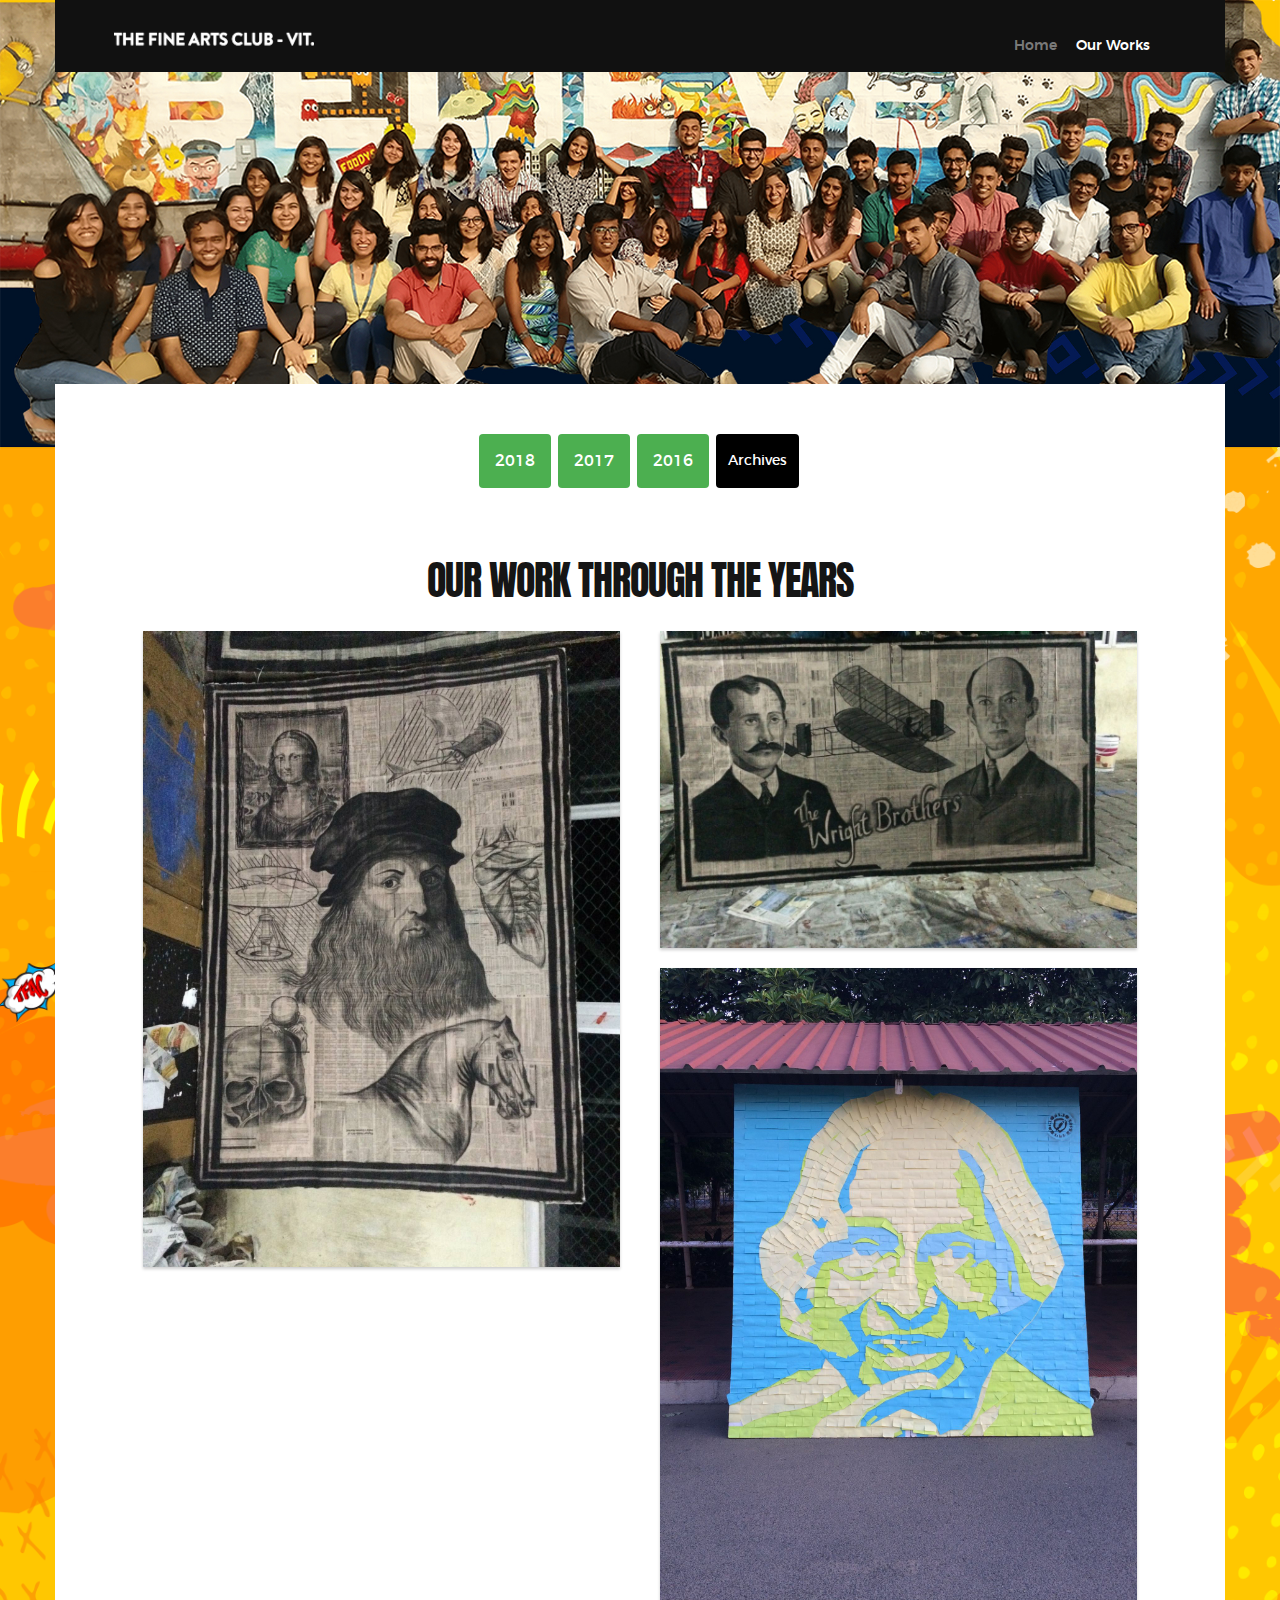
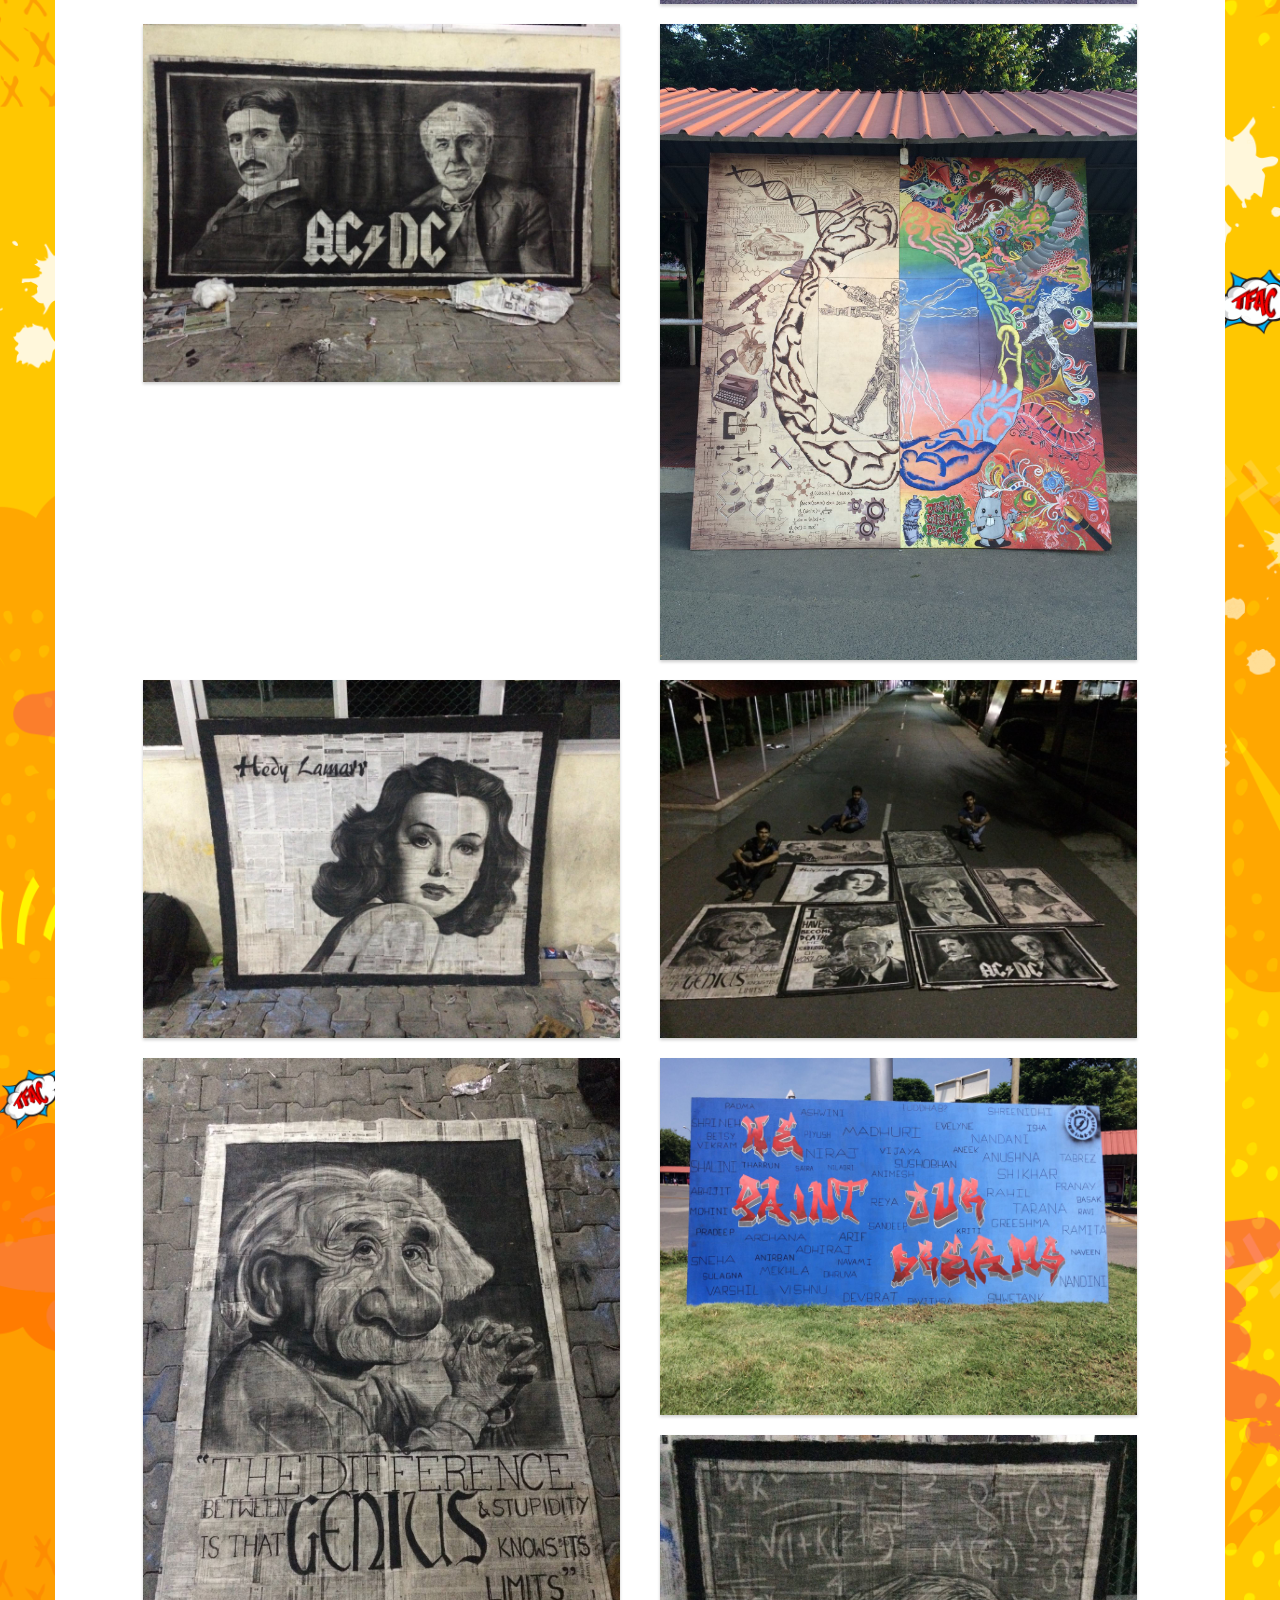
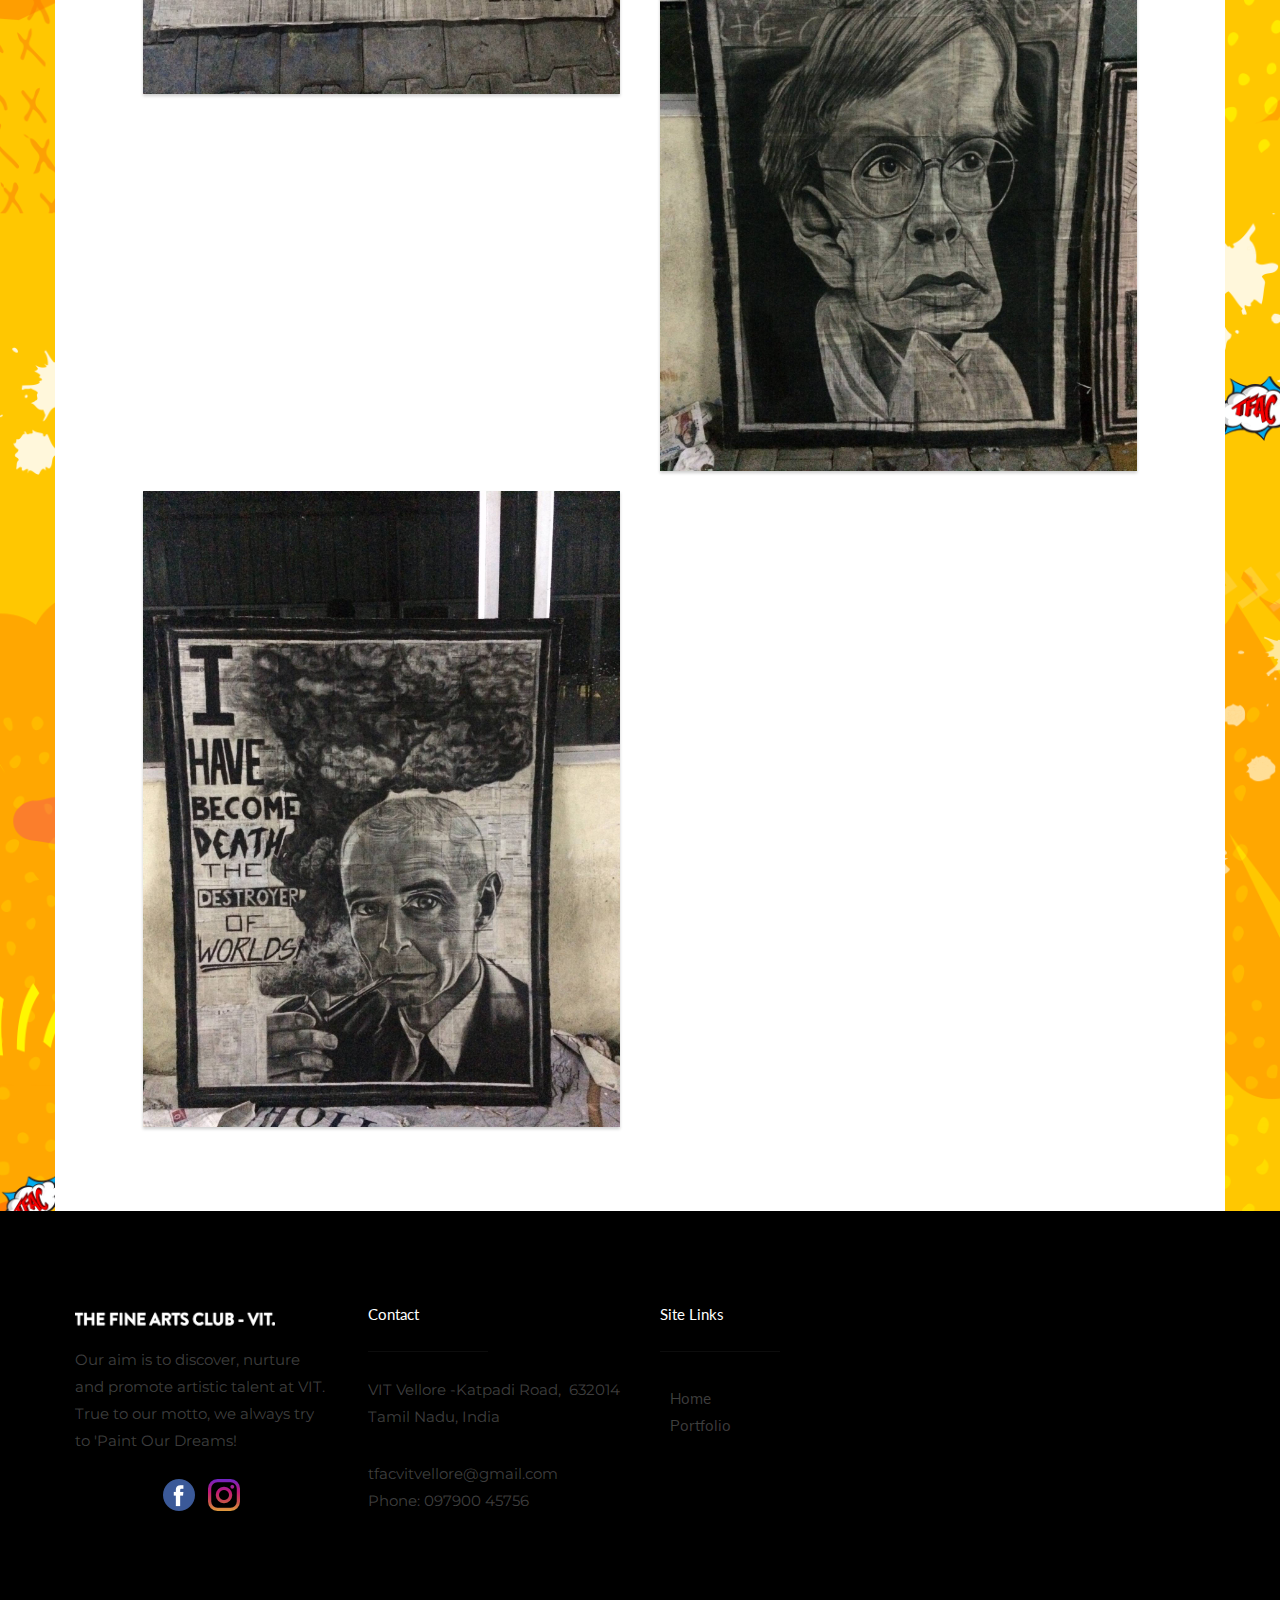
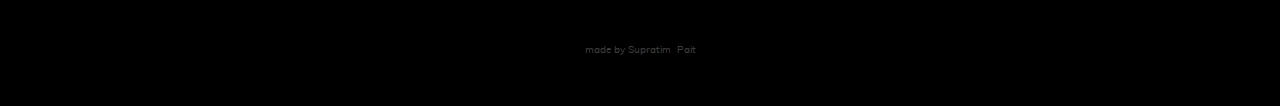
==== commit efcd464d: "revamp" ====
--- a/archives.html
+++ b/archives.html
@@ -34,7 +34,7 @@
     <!-- script
    ================================================== -->
     <script src="js/modernizr.js"></script>
-    <script src="js/pace.min.js"></script>
+  
 
     <!-- favicons
 	================================================== -->
--- a/css/main.css
+++ b/css/main.css
@@ -158,8 +158,8 @@
 }
 
 p.lead {
-  font-family: "muli-light", sans-serif;
-  font-size: 2.1rem;
+  font-family: "muli-light", sans-serif;'
+  font-size: 1.6rem;
   line-height: 1.857;
   color: #838383;
   margin-bottom: 3.6rem;
@@ -167,7 +167,7 @@
 
 @media only screen and (max-width: 768px) {
   p.lead {
-    font-size: 2rem;
+    font-size: 1.6rem;
   }
 }
 
@@ -1826,10 +1826,7 @@
   .home-content-left .button.stroke {
     margin: 0 0 1.2rem 0;
   }
-  .home-image-right {
-    width: 320px;
-    margin-bottom: -298px;
-  }
+
 }
 
 
@@ -1842,8 +1839,19 @@
 #about {
   min-height: 786px;
   background-color: white;
-  padding-top: 18rem;
+  padding-top: 8rem;
   overflow: hidden;
+}
+@media only screen and (max-width: 600px) {
+    #about {
+        padding-top: 40px;
+    }
+	
+	@media only screen and (max-width: 600px) {
+    .about {
+        padding-top: 60px;
+    }
+}
 }
 
 .about-intro {
--- a/css/sunny.css
+++ b/css/sunny.css
@@ -114,7 +114,7 @@
 }
 @media only screen and (max-width: 600px) {
     .gallery{
-		margin-top:140px;
+		margin-top:180px;
         
     }
 }
@@ -235,16 +235,17 @@
 }
 
 .gallerybody {
-	background-image: url(../images/gallery-background.png),url(../images/gallery-background-2.png);
-	background-size: cover;
+	background-image: url(../images/gallery-background.jpg),url(../images/gallery-background-2.png);
+	background-size: 100%, cover;
 	background-repeat: no-repeat,repeat-y;
 }
 @media only screen and (max-width: 600px) {
-    .gallerybody {
-        background-image: url(../images/gallery-background-mobile.png);
-		background-size: 100% 80%;
-		padding-top: 82px;
-    }
+@media only screen and (max-width: 600px) {
+	.gallerybody{
+		background-image: url(../images/gallery-background-mobile.jpg);
+		background-size: 100%;
+	}
+}
 }
 a:hover {
     text-decoration: none;
@@ -285,3 +286,22 @@
 	padding-bottom: 3rem;
 	padding-top: 3rem;
 }
+
+@media only screen and (max-width: 600px) {
+   .home-image-right {
+        display: none;
+    }
+}
+
+@media only screen and (max-width: 600px) {
+   .home-image-left {
+        margin-top: 10%;
+    }
+}
+	
+
+@media only screen and (min-width: 600px) {
+   .creator{
+        display: none;
+    }
+}
